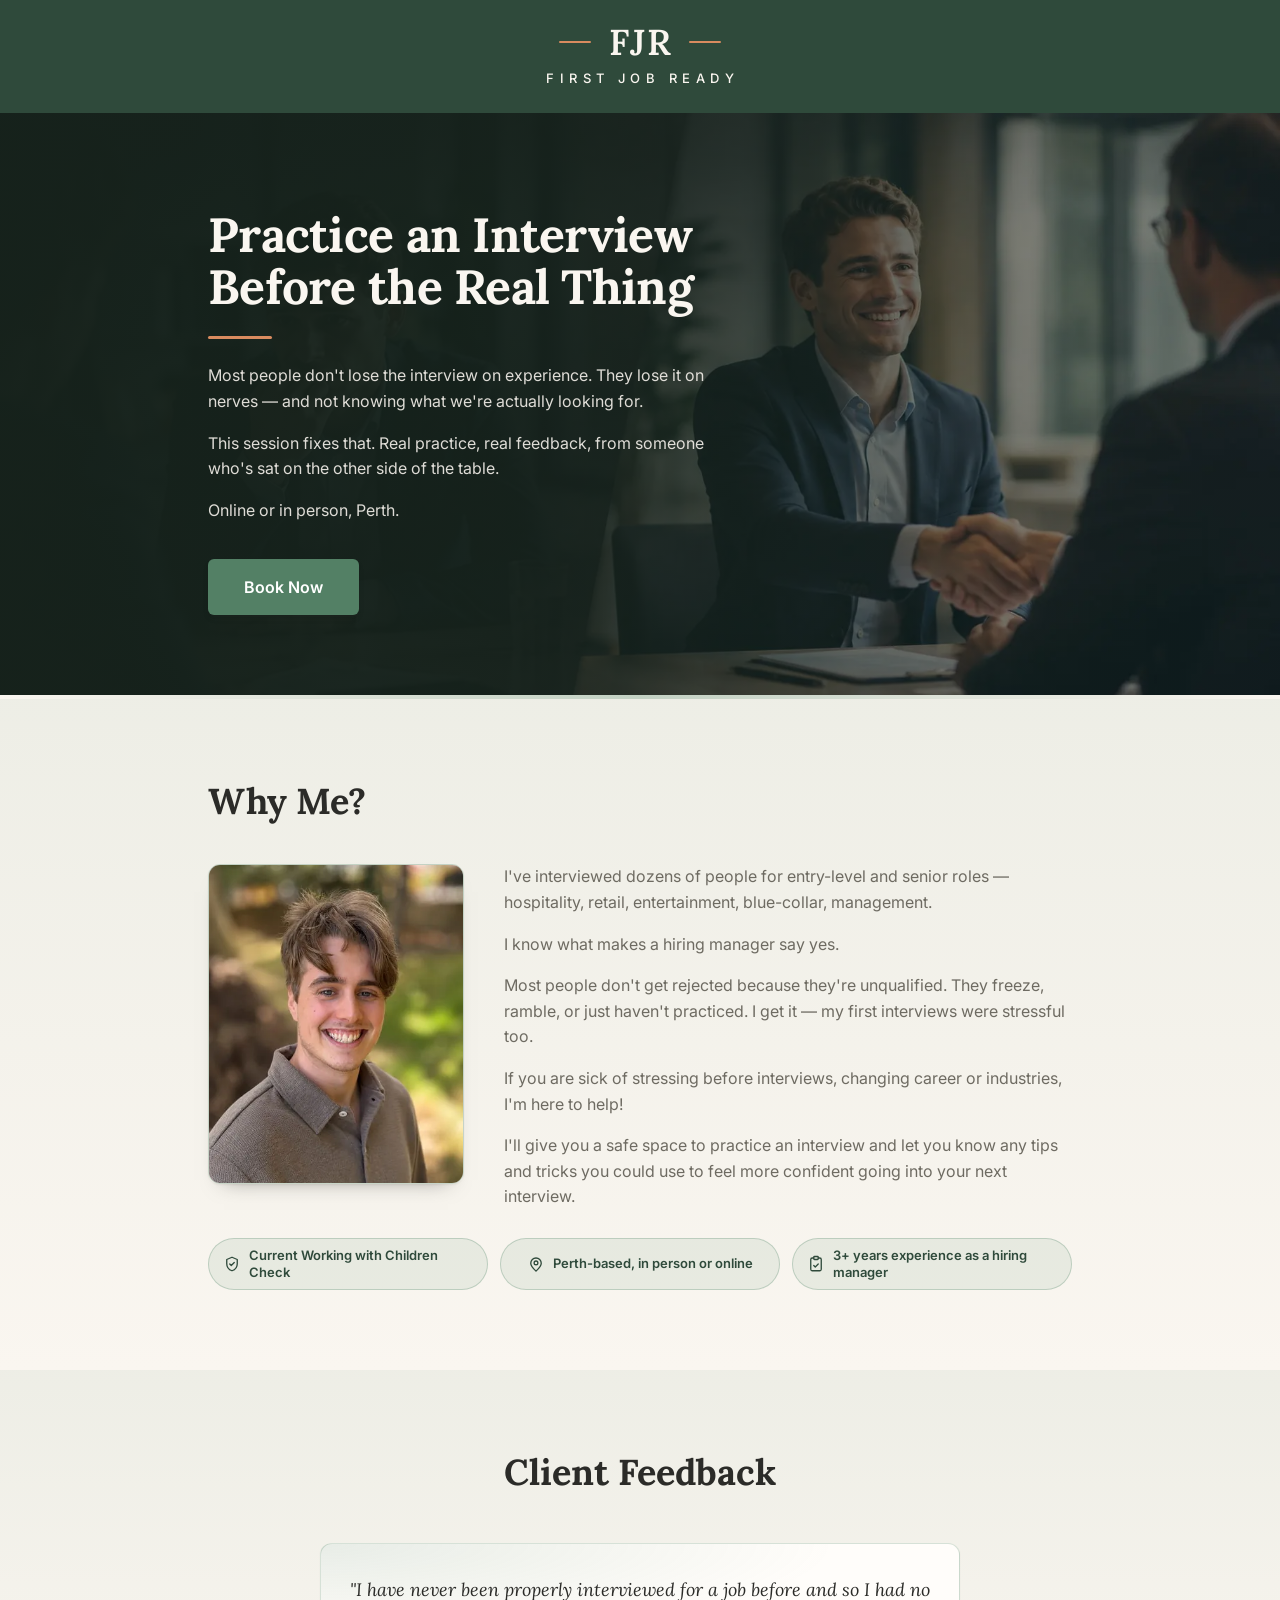
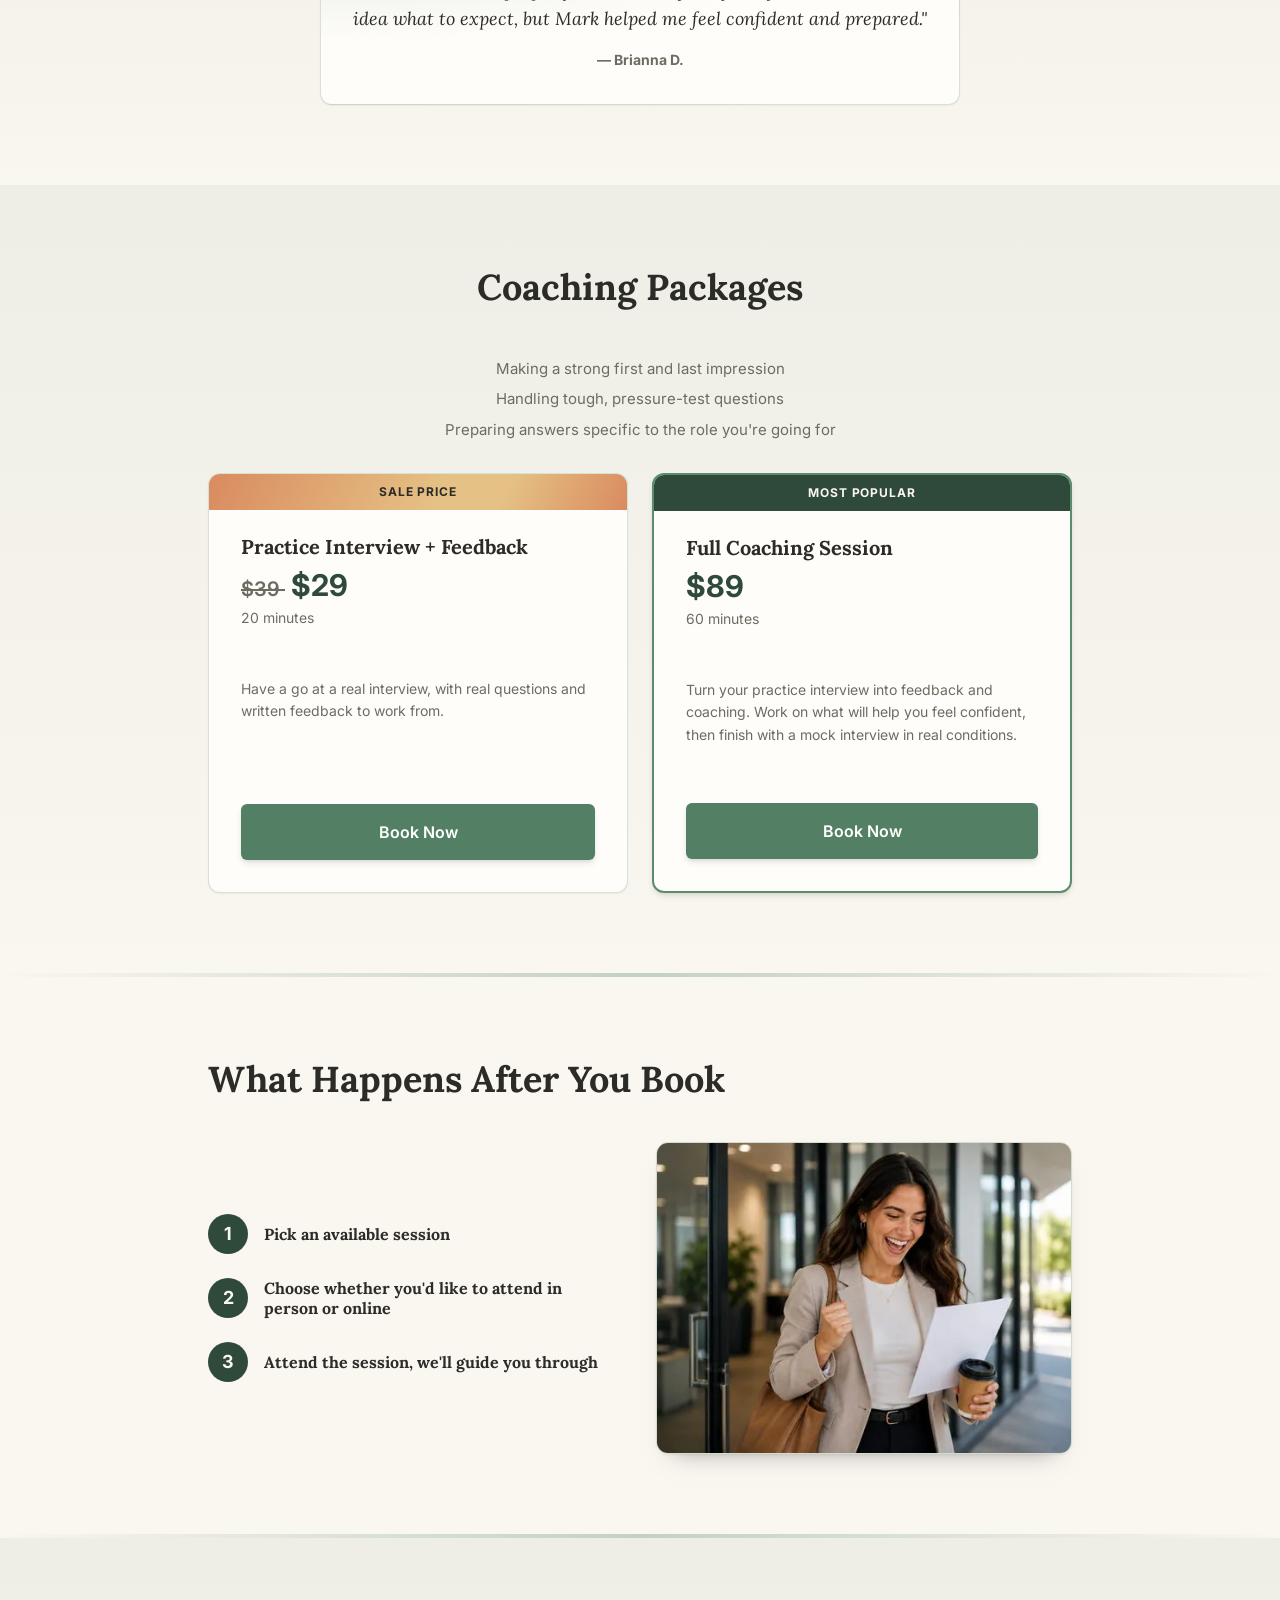
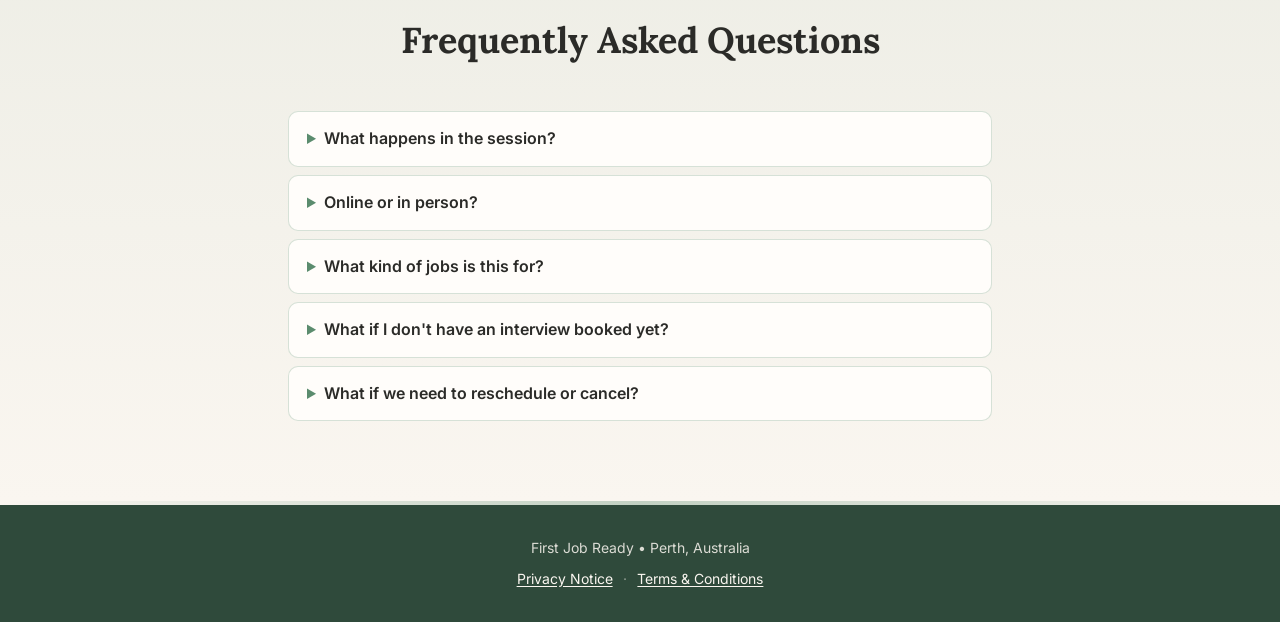
==== index.html @ 762479b5 "Add the first client testimonial "Client Feedback" sits between "Why Me?" and the prices: the coach'" ====
<!doctype html>
<html lang="en">
  <head>
    <meta charset="UTF-8" />
    <meta name="viewport" content="width=device-width, initial-scale=1.0" />

    <title>First Job Interview Coaching - Perth</title>
    <meta
      name="description"
      content="A real mock interview, run by someone who's hired people for their first job. Online or in person, Perth." />

    <link rel="canonical" href="https://fjready.github.io/FJR-Landing-Page/" />
    <link rel="icon" href="images/favicon.svg" type="image/svg+xml" />

    <meta property="og:type" content="website" />
    <meta property="og:url" content="https://fjready.github.io/FJR-Landing-Page/" />
    <meta property="og:title" content="First Job Interview Coaching - Perth" />
    <meta name="twitter:card" content="summary_large_image" />
    <meta name="twitter:title" content="First Job Interview Coaching - Perth" />

    <link rel="preconnect" href="https://fonts.googleapis.com" />
    <link rel="preconnect" href="https://fonts.gstatic.com" crossorigin />
    <!-- Only the weights the stylesheet actually uses: Lora at 600 (the
         monogram) and 700 (headings, topic numerals); Inter at 400-700. Asking
         for ranges rather than a list lets Google serve one variable file per
         family instead of one file per weight. -->
    <link
      href="https://fonts.googleapis.com/css2?family=Lora:wght@600..700&family=Inter:wght@400..700&display=swap"
      rel="stylesheet" />

    <link rel="stylesheet" href="css/style.css" />

    <!-- Microsoft Clarity — heatmaps and session recordings.
         Loads asynchronously, so it never holds up the page render. Placed
         last in <head> so the browser finds the stylesheet first. -->
    <script type="text/javascript">
      (function (c, l, a, r, i, t, y) {
        c[a] =
          c[a] ||
          function () {
            (c[a].q = c[a].q || []).push(arguments);
          };
        t = l.createElement(r);
        t.async = 1;
        t.src = "https://www.clarity.ms/tag/" + i;
        y = l.getElementsByTagName(r)[0];
        y.parentNode.insertBefore(t, y);
      })(window, document, "clarity", "script", "y2r8wl01qz");
    </script>

    <!-- Meta Pixel Code -->
    <script>
      !(function (f, b, e, v, n, t, s) {
        if (f.fbq) return;
        n = f.fbq = function () {
          n.callMethod
            ? n.callMethod.apply(n, arguments)
            : n.queue.push(arguments);
        };
        if (!f._fbq) f._fbq = n;
        n.push = n;
        n.loaded = !0;
        n.version = "2.0";
        n.queue = [];
        t = b.createElement(e);
        t.async = !0;
        t.src = v;
        s = b.getElementsByTagName(e)[0];
        s.parentNode.insertBefore(t, s);
      })(
        window,
        document,
        "script",
        "https://connect.facebook.net/en_US/fbevents.js"
      );
      fbq("init", "1285489833562062");
      fbq("track", "PageView");
    </script>
    <noscript>
      <img
        height="1"
        width="1"
        style="display: none"
        src="https://www.facebook.com/tr?id=1285489833562062&ev=PageView&noscript=1" />
    </noscript>
    <!-- End Meta Pixel Code -->
  </head>
  <body>
    <!-- In-app browser escape hatch ------------------------------------------
      Hidden by default and unhidden by the script at the end of this file, for
      visitors inside the Facebook or Instagram in-app browser only. Buttons can
      silently fail there, which is invisible to us and looks like a broken site
      to them.
    -->
    <div id="iab-banner" class="iab-banner" role="status" hidden>
      <p>
        Having trouble tapping a button? Tap
        <strong>⋯</strong> or <strong>⋮</strong> in the top corner of this
        screen and choose <strong>"Open in Browser"</strong> for the best
        experience.
      </p>
      <button type="button" id="iab-banner-close" aria-label="Dismiss">
        &times;
      </button>
    </div>

    <!-- Masthead -------------------------------------------------------------
      The logo is live text rather than an image, so it stays crisp at any
      size, is selectable and readable by screen readers, and the flanking
      rules space themselves off the monogram regardless of which font has
      loaded. Reversed (cream-on-forest) colourway lives in css/style.css.
    -->
    <header class="banner">
      <div class="logo">
        <div class="logo__lockup">
          <span class="logo__rule" aria-hidden="true"></span>
          <span class="logo__mark">FJR</span>
          <span class="logo__rule" aria-hidden="true"></span>
        </div>
        <div class="logo__word">First Job Ready</div>
      </div>
    </header>

    <!-- Hero -----------------------------------------------------------------
      The photograph sits behind a dark scrim weighted to the left, where the
      copy sits, lifting toward the handshake on the right. The section also
      paints that scrim as a solid background-color, which means a missing or
      slow image leaves a deliberate dark band rather than a broken hero.
      alt="" because the copy carries the message — this is a backdrop.
    -->
    <section class="hero">
      <img
        class="hero__media"
        src="images/hero-before-after.webp"
        srcset="
          images/hero-before-after-960.webp  960w,
          images/hero-before-after.webp     1823w
        "
        sizes="100vw"
        width="1823"
        height="863"
        alt=""
        aria-hidden="true"
        fetchpriority="high"
        decoding="async" />
      <div class="container">
        <h1 class="hero__title">Practice an Interview Before the Real Thing</h1>
        <div class="hero__body">
          <p>
            Most people don't lose the interview on experience. They lose it on
            nerves — and not knowing what we're actually looking for.
          </p>
          <p>
            This session fixes that. Real practice, real feedback, from someone
            who's sat on the other side of the table.
          </p>
          <p>Online or in person, Perth.</p>
        </div>

        <!-- Jumps down the page rather than opening Calendly: the visitor
             picks a package first. Same-tab, same-page anchor, so no target. -->
        <p class="hero__actions">
          <a class="button button--inline" href="#pricing">Book Now</a>
        </p>
      </div>
    </section>

    <div class="rule" role="presentation"></div>

    <!-- Why me? -------------------------------------------------------
      The photograph sits beside the copy rather than anywhere else on the page:
      this is the only section written in the first person, so it is the one
      place a face answers a question the reader is actually asking — who is
      "I"? The three trust markers stay full width beneath both columns, so the
      badge row still reads as one line.
    -->
    <section class="section section--tinted" id="why-me">
      <div class="container">
        <h2 class="section__title section__title--tight">Why Me?</h2>

        <div class="coach">
          <img
            class="coach__photo"
            src="images/coach.webp"
            srcset="images/coach-400.webp 400w, images/coach.webp 800w"
            sizes="(min-width: 768px) 16rem, 8rem"
            width="800"
            height="1000"
            alt="Your coach at First Job Ready"
            loading="lazy"
            decoding="async" />

          <div class="copy">
            <p>
              I've interviewed dozens of people for entry-level and senior roles
              — hospitality, retail, entertainment, blue-collar, management.
            </p>
            <p>I know what makes a hiring manager say yes.</p>
            <p>
              Most people don't get rejected because they're unqualified. They
              freeze, ramble, or just haven't practiced. I get it — my first
              interviews were stressful too.
            </p>
            <p>
              If you are sick of stressing before interviews, changing career or
              industries, I'm here to help!
            </p>
            <p>
              I'll give you a safe space to practice an interview and let you
              know any tips and tricks you could use to feel more confident
              going into your next interview.
            </p>
          </div>
        </div>

        <ul class="trust">
          <li class="trust__item">
            <svg
              class="trust__icon"
              viewBox="0 0 24 24"
              fill="none"
              stroke="currentColor"
              stroke-width="1.75"
              stroke-linecap="round"
              stroke-linejoin="round"
              aria-hidden="true">
              <path d="M12 3l7 3v5.5c0 4.5-3 8-7 9.5-4-1.5-7-5-7-9.5V6l7-3z" />
              <path d="M9 12l2 2 4-4" />
            </svg>
            <span>Current Working with Children Check</span>
          </li>
          <li class="trust__item">
            <svg
              class="trust__icon"
              viewBox="0 0 24 24"
              fill="none"
              stroke="currentColor"
              stroke-width="1.75"
              stroke-linecap="round"
              stroke-linejoin="round"
              aria-hidden="true">
              <path d="M12 21.5c4.5-4.2 7-7.6 7-10.5a7 7 0 1 0-14 0c0 2.9 2.5 6.3 7 10.5z" />
              <circle cx="12" cy="10.5" r="2.5" />
            </svg>
            <span>Perth-based, in person or online</span>
          </li>
          <li class="trust__item">
            <svg
              class="trust__icon"
              viewBox="0 0 24 24"
              fill="none"
              stroke="currentColor"
              stroke-width="1.75"
              stroke-linecap="round"
              stroke-linejoin="round"
              aria-hidden="true">
              <path
                d="M9 4H7a2 2 0 0 0-2 2v13a2 2 0 0 0 2 2h10a2 2 0 0 0 2-2V6a2 2 0 0 0-2-2h-2" />
              <rect x="9" y="2" width="6" height="4" rx="1" />
              <path d="M9 14l2 2 4-4" />
            </svg>
            <span>3+ years experience as a hiring manager</span>
          </li>
        </ul>
      </div>
    </section>

    <!-- Testimonial ----------------------------------------------------------
      Between "Why Me?" and the prices on purpose: the coach's own account of
      themselves, then a client's, then the ask. No rule on either side — all
      three sections are tinted and run together.

      "Client Feedback" rather than "Testimonials" while there is only one, so
      the heading does not imply more social proof than there is.
    -->
    <section class="section section--tinted" id="testimonial">
      <div class="container">
        <h2 class="section__title section__title--center">Client Feedback</h2>

        <blockquote class="testimonial">
          <p class="testimonial__quote">
            "I have never been properly interviewed for a job before and so I
            had no idea what to expect, but Mark helped me feel confident and
            prepared."
          </p>
          <footer class="testimonial__attribution">— Brianna D.</footer>
        </blockquote>
      </div>
    </section>

    <!-- Pricing -->
    <section class="section section--tinted" id="pricing">
      <div class="container">
        <h2 class="section__title section__title--center">Coaching Packages</h2>

        <!-- What the sessions cover, condensed from the section this replaced,
             so the value sits beside the price rather than a screen above it. -->
        <ul class="coach-topics">
          <li>Making a strong first and last impression</li>
          <li>Handling tough, pressure-test questions</li>
          <li>Preparing answers specific to the role you're going for</li>
        </ul>

        <div class="packages">
          <div class="package">
            <div class="package__banner package__banner--sale">Sale Price</div>
            <div class="package__head">
              <h3 class="package__name">Practice Interview + Feedback</h3>
              <p class="package__price">
                <s class="package__price-was">
                  <span class="visually-hidden">Was </span>$39
                </s>
                <span class="visually-hidden">now </span>$29
              </p>
              <p class="package__duration">20 minutes</p>
              <!-- When an end date is set for the sale, uncomment and edit:
              <p class="package__sale-note">Sale ends 30 September</p>
              -->
            </div>
            <p class="package__body">
              Have a go at a real interview, with real questions and written
              feedback to work from.
            </p>
            <a
              class="button"
              href="https://calendly.com/firstjobready/20min"
              target="_blank"
              rel="noopener noreferrer"
              aria-label="Book the Practice Interview and Feedback session"
              onclick="if(window.fbq){fbq('track','Lead',{content_name:'20min_practice_session'});}">
              Book Now
            </a>
          </div>

          <div class="package package--featured">
            <div class="package__banner">Most Popular</div>
            <div class="package__head">
              <h3 class="package__name">Full Coaching Session</h3>
              <p class="package__price">$89</p>
              <p class="package__duration">60 minutes</p>
            </div>
            <p class="package__body">
              Turn your practice interview into feedback and coaching. Work on
              what will help you feel confident, then finish with a mock
              interview in real conditions.
            </p>
            <a
              class="button"
              href="https://calendly.com/firstjobready/60-minute-mock-interview-coaching-session"
              target="_blank"
              rel="noopener noreferrer"
              aria-label="Book the Full Coaching Session"
              onclick="if(window.fbq){fbq('track','Lead',{content_name:'60min_full_session'});}">
              Book Now
            </a>
          </div>
        </div>
      </div>
    </section>

    <div class="rule" role="presentation"></div>

    <!-- After booking ---------------------------------------------------------
      Steps on one side, the outcome on the other. The photograph is what the
      steps are for, so it sits beside them rather than above or below, where it
      would read as decoration between two sections.
    -->
    <section class="section">
      <div class="container">
        <h2 class="section__title section__title--tight">
          What Happens After You Book
        </h2>

        <div class="after">
          <ol class="steps">
            <li class="step">
              <span class="step__marker" aria-hidden="true">1</span>
              <h3 class="step__title">Pick an available session</h3>
            </li>
            <li class="step">
              <span class="step__marker" aria-hidden="true">2</span>
              <h3 class="step__title">
                Choose whether you'd like to attend in person or online
              </h3>
            </li>
            <li class="step">
              <span class="step__marker" aria-hidden="true">3</span>
              <h3 class="step__title">
                Attend the session, we'll guide you through
              </h3>
            </li>
          </ol>

          <img
            class="after__photo"
            src="images/outcome.webp"
            srcset="images/outcome-480.webp 480w, images/outcome.webp 880w"
            sizes="(min-width: 768px) 26rem, 100vw"
            width="880"
            height="660"
            alt="A woman reading a job offer letter outside an office, delighted."
            loading="lazy"
            decoding="async" />
        </div>
      </div>
    </section>

    <div class="rule" role="presentation"></div>

    <!-- FAQ ------------------------------------------------------------------
      One flat list, no group headings. Ordered so the questions about what the
      session actually is land before the logistics.
    -->
    <section class="section section--tinted" id="faq">
      <div class="container">
        <h2 class="section__title section__title--center">
          Frequently Asked Questions
        </h2>

        <div class="faq">
          <details class="faq__item">
            <summary>What happens in the session?</summary>
            <p>
              For the 60-minute session: a mock interview, coaching on what to
              improve, then a second mock interview so you can see the
              difference. The 20-minute session is a single practice interview
              with written feedback.
            </p>
          </details>

          <details class="faq__item">
            <summary>Online or in person?</summary>
            <p>
              Both. Online sessions run by video; in-person sessions are held at
              a coworking space in Perth.
            </p>
          </details>

          <details class="faq__item">
            <summary>What kind of jobs is this for?</summary>
            <p>
              Whether it's your first job, a career change, or getting back into
              the workforce — if you have an interview coming up, or you're
              getting ready to start applying, this is for you.
            </p>
          </details>

          <details class="faq__item">
            <summary>What if I don't have an interview booked yet?</summary>
            <p>
              That's fine — this works just as well as general preparation
              before applying as it does before a specific interview.
            </p>
          </details>

          <details class="faq__item">
            <summary>What if we need to reschedule or cancel?</summary>
            <p>
              At least 6 hours' notice to reschedule. One free reschedule is
              allowed for a missed session without notice; a second no-show
              forfeits the session.
            </p>
          </details>
        </div>
      </div>
    </section>

    <div class="rule" role="presentation"></div>

    <footer class="footer">
      <div class="container">
        <p>First Job Ready • Perth, Australia</p>
        <p class="footer__links">
          <a href="privacy.html">Privacy Notice</a>
          <span class="footer__sep" aria-hidden="true">·</span>
          <a href="terms.html">Terms &amp; Conditions</a>
        </p>
      </div>
    </footer>

    <!-- Detection for the banner at the top of this file. A single regex over
         the user agent — no dependency, in keeping with the rest of the site.
         Newer versions of these in-app browsers sometimes drop the identifying
         tokens, so a few affected visitors will not see it. -->
    <script>
      (function () {
        var ua = navigator.userAgent || "";
        var isInAppBrowser = /FBAN|FBAV|FB_IAB|Instagram/i.test(ua);
        if (!isInAppBrowser) return;

        var banner = document.getElementById("iab-banner");
        if (!banner) return;

        banner.hidden = false;

        var closeBtn = document.getElementById("iab-banner-close");
        if (closeBtn) {
          closeBtn.addEventListener("click", function () {
            banner.hidden = true;
          });
        }
      })();
    </script>
  </body>
</html>
---- css/style.css ----
/* ==========================================================================
   First Job Ready — landing page
   --------------------------------------------------------------------------
   Palette and type follow the First Job Ready brand guide.

   Pairing rule from the guide: serif (Lora) for headlines and section titles
   only; sans-serif (Inter) for all body copy, buttons and UI text.
   ========================================================================== */

:root {
  /* Type */
  --font-display: "Lora", Georgia, "Times New Roman", serif;
  --font-body: "Inter", -apple-system, BlinkMacSystemFont, "Segoe UI", Roboto,
    Helvetica, Arial, sans-serif;

  /* Brand palette — space-separated RGB so alpha variants can be mixed in */
  --primary: 91 140 110; /* Sage Green      #5B8C6E */
  --forest: 47 74 59; /* Deep Forest     #2F4A3B */
  --accent: 217 139 95; /* Warm Terracotta #D98B5F */
  --accent-gold: 229 193 133; /* Champagne       #E5C185 — highlight stop that
                                 lifts the terracotta toward gold on the
                                 "Most Popular" badge. Not a standalone
                                 brand colour; only used in that gradient. */
  --background: 250 246 240; /* Warm Cream      #FAF6F0 */
  --foreground: 43 43 40; /* Charcoal Text   #2B2B28 */

  /* Deep Forest taken down far enough to carry cream type over a photograph.
     Used for the hero scrim and as the hero's fallback background. */
  --hero-scrim: 22 34 27; /* #16221B */

  /* Derived */
  --surface: 255 253 250; /* card face — a shade above the cream page */
  --muted-foreground: 110 107 98; /* warm grey, 4.9:1 on cream */
  --on-primary: 255 255 255;
  --on-forest: 250 246 240;

  /* Button faces only ---------------------------------------------------
     One step darker than the brand sage: #538065, an 18% shift toward Deep
     Forest. White label text on brand sage measures 3.87:1, under the WCAG
     AA minimum of 4.5:1 for text at this size; this clears it at 4.52:1.
     Sage itself is untouched everywhere else on the page.
     To go back to the brand sage exactly, set this to var(--primary).
     -------------------------------------------------------------------- */
  --button-face: 83 128 101; /* #538065 */

  /* Layout */
  --container: 56rem; /* max-w-4xl */
  --gutter: 1rem; /* px-4 */
}

/* ==========================================================================
   Reset
   ========================================================================== */

*,
*::before,
*::after {
  box-sizing: border-box;
}

body,
h1,
h2,
h3,
p,
ol {
  margin: 0;
}

ol {
  padding: 0;
  list-style: none;
}

img {
  display: block;
  max-width: 100%;
}

/* ==========================================================================
   Base
   ========================================================================== */

body {
  font-family: var(--font-body);
  color: rgb(var(--foreground));
  background: rgb(var(--background));
  line-height: 1.6;
  -webkit-font-smoothing: antialiased;
  -moz-osx-font-smoothing: grayscale;
}

/* The hero CTA is an in-page jump to the pricing cards, and gliding there keeps
   the visitor oriented. Opt-in rather than opt-out, so anyone who has asked for
   less motion simply never gets it. */
@media (prefers-reduced-motion: no-preference) {
  html {
    scroll-behavior: smooth;
  }
}

/* Serif is reserved for headlines and section titles. */
h1,
h2,
h3 {
  font-family: var(--font-display);
  font-weight: 700;
  line-height: 1.25;
}

.container {
  max-width: var(--container);
  margin-inline: auto;
  padding-inline: var(--gutter);
}

/* Available to screen readers, invisible on screen. Used to give struck-through
   and replacement prices spoken labels, since line-through is not announced. */
.visually-hidden {
  position: absolute;
  width: 1px;
  height: 1px;
  margin: -1px;
  padding: 0;
  overflow: hidden;
  clip-path: inset(50%);
  white-space: nowrap;
  border: 0;
}

/* Hairline divider between sections */
.rule {
  height: 0.25rem;
  background: linear-gradient(
    to right,
    transparent,
    rgb(var(--primary) / 0.35),
    transparent
  );
}

/* ==========================================================================
   Banner
   ========================================================================== */

.banner {
  width: 100%;
  padding-block: 1.5rem;
  background: rgb(var(--forest));
  box-shadow: 0 4px 6px -1px rgb(43 43 40 / 0.12),
    0 2px 4px -2px rgb(43 43 40 / 0.12);
}

/* ==========================================================================
   Logo
   --------------------------------------------------------------------------
   Reversed colourway: cream type on the Deep Forest masthead, terracotta
   rules. For the primary colourway on a light background, set .logo__mark and
   .logo__word to rgb(var(--forest)).
   ========================================================================== */

.logo {
  text-align: center;
  color: rgb(var(--on-forest));
}

.logo__lockup {
  display: flex;
  align-items: center;
  justify-content: center;
  gap: clamp(0.7rem, 3vw, 1.1rem);
}

.logo__rule {
  flex: none;
  width: clamp(1.25rem, 5vw, 2rem);
  height: 2px;
  border-radius: 2px;
  background: rgb(var(--accent));
}

.logo__mark {
  font-family: var(--font-display);
  font-size: clamp(1.75rem, 6vw, 2.25rem);
  font-weight: 600;
  line-height: 1;
  letter-spacing: 0.06em;
  /* letter-spacing adds a trailing gap; pull it back so the mark sits centred
     between the two rules */
  margin-right: -0.06em;
}

/* Anchored variant used on subpages, where the lockup links home. */
.logo--link {
  display: block;
  text-decoration: none;
}

.logo__word {
  /* block so the margin applies whether this is a div or a span */
  display: block;
  margin-top: 0.5rem;
  font-family: var(--font-body);
  font-size: clamp(0.625rem, 2.4vw, 0.8125rem);
  font-weight: 500;
  letter-spacing: 0.42em;
  text-transform: uppercase;
  /* same trailing-gap correction, applied to the whole line */
  text-indent: 0.42em;
}

/* ==========================================================================
   Hero
   ========================================================================== */

/* Photographic hero. isolation creates a stacking context so the media and the
   scrim can sit on negative z-indexes — behind the copy, but still inside the
   section rather than behind the page.

   background-color is the scrim colour, so if the photograph is missing, slow,
   or fails to decode, the hero degrades to a solid dark band with the same
   cream type on it. It reads as a design choice rather than a fault. */
.hero {
  position: relative;
  isolation: isolate;
  overflow: hidden;
  padding-block: 4rem 3.5rem;
  background-color: rgb(var(--hero-scrim));
}

.hero__media {
  position: absolute;
  inset: 0;
  z-index: -2;
  width: 100%;
  height: 100%;
  object-fit: cover;
  /* Favours the right of the frame, where the handshake is. The anxious half
     crops away first on narrow screens, which is the half worth losing. */
  object-position: 64% center;
}

/* Base scrim is near-uniform and heavy: on narrow screens the crop is
   unpredictable, so legibility cannot depend on which part of the photo lands
   behind the text. */
.hero::after {
  content: "";
  position: absolute;
  inset: 0;
  z-index: -1;
  background: linear-gradient(
    180deg,
    rgb(var(--hero-scrim) / 0.85),
    rgb(var(--hero-scrim) / 0.77)
  );
}

/* The one piece of type on the page that is allowed to shout: it scales with
   the viewport rather than stepping at the breakpoint, sets tighter than the
   section headings, and closes with a short terracotta rule — the masthead
   lockup's accent, and the only other place on the page that colour appears
   besides the "Most Popular" badge. */
.hero__title {
  margin-bottom: 1.5rem;
  font-size: clamp(2rem, 4.4vw, 3rem);
  line-height: 1.08;
  letter-spacing: -0.015em;
  color: rgb(var(--on-forest));
  /* Short enough to run two lines, so even them up. */
  text-wrap: balance;
}

.hero__title::after {
  content: "";
  display: block;
  width: 4rem;
  height: 3px;
  margin: 1.5rem 0 0;
  border-radius: 2px;
  background: rgb(var(--accent));
}

/* Body copy set in a column at a readable measure. Shared by the hero and any
   section that runs prose rather than a list or cards. */
.hero__body,
.copy {
  display: flex;
  flex-direction: column;
  gap: 1rem;
  max-width: 42rem;
  color: rgb(var(--muted-foreground));
}

/* Overrides the shared colour above — the hero sits on the dark scrim. Kept
   slightly under full cream so the headline still leads. */
.hero__body {
  color: rgb(var(--on-forest) / 0.88);
}

/* Ranged left under the copy, inside the heavy end of the desktop scrim. */
.hero__actions {
  margin-top: 2.25rem;
}

/* ==========================================================================
   Sections
   ========================================================================== */

.section {
  padding-block: 4rem;
  /* Breathing room when the hero CTA jumps to #pricing. */
  scroll-margin-top: 1.5rem;
}

.section--tinted {
  background: linear-gradient(
    to bottom,
    rgb(var(--primary) / 0.08),
    rgb(var(--background))
  );
}

/* One size step for every section heading. The hero headline used to share it;
   it now scales on its own so it can lead the page. */
.section__title {
  font-size: 1.875rem;
}

.section__title {
  margin-bottom: 3rem;
}

.section__title--center {
  text-align: center;
}

.section__title--tight {
  margin-bottom: 2.5rem;
}

/* ==========================================================================
   Coach portrait
   --------------------------------------------------------------------------
   Stacked on a phone, where the photo is small enough to read as a byline and
   the copy still starts near the top of the screen; two columns from 768px,
   where it can sit at a size that carries a face.
   ========================================================================== */

.coach {
  display: grid;
  gap: 1.5rem;
  justify-items: start;
}

/* The 4:5 ratio is baked into the file itself, so width alone sizes it and
   the intrinsic width/height attributes still reserve the right box. */
.coach__photo {
  width: 8rem;
  height: auto;
  border-radius: 0.75rem;
  border: 1px solid rgb(var(--primary) / 0.3);
  box-shadow: 0 1px 2px 0 rgb(43 43 40 / 0.06),
    0 12px 20px -16px rgb(43 43 40 / 0.5);
}

@media (min-width: 768px) {
  .coach {
    grid-template-columns: 16rem 1fr;
    gap: 2.5rem;
    align-items: start;
  }

  .coach__photo {
    width: 100%;
  }
}

/* ==========================================================================
   Trust badges — three scannable markers under the "Why Me?" copy
   --------------------------------------------------------------------------
   A wrapping flex row, so they sit side by side on a desktop and stack down
   naturally on a phone without a breakpoint.
   ========================================================================== */

.trust {
  list-style: none;
  margin: 1.75rem 0 0;
  padding: 0;
  display: flex;
  flex-wrap: wrap;
  gap: 0.75rem;
}

/* Three equal columns rather than three intrinsic widths. The badges sum to
   within a few pixels of the container, so whether they fit on one line would
   otherwise depend on the exact metrics of whichever font has loaded — and a
   single orphaned badge on a second row is the one outcome worth ruling out. */
@media (min-width: 768px) {
  .trust {
    display: grid;
    grid-template-columns: repeat(3, minmax(0, 1fr));
  }

  .trust__item {
    justify-content: center;
  }
}

.trust__item {
  display: flex;
  align-items: center;
  gap: 0.5rem;
  padding: 0.5rem 0.875rem;
  border: 1px solid rgb(var(--primary) / 0.3);
  border-radius: 9999px;
  background: rgb(var(--primary) / 0.1);
  color: rgb(var(--forest));
  font-size: 0.8125rem;
  font-weight: 600;
  line-height: 1.3;
}

.trust__icon {
  flex: none;
  width: 1.125rem;
  height: 1.125rem;
}

/* ==========================================================================
   Pricing
   ========================================================================== */

.packages {
  display: grid;
  grid-template-columns: 1fr;
  gap: 1.5rem;
}

.package {
  position: relative;
  display: flex;
  flex-direction: column;
  gap: 1.5rem;
  padding: 2rem;
  border-radius: 0.75rem;
  /* Mitres the full-bleed banner to the card's rounded top corners. */
  overflow: hidden;
  border: 1px solid rgb(var(--primary) / 0.25);
  background: rgb(var(--surface));
  box-shadow: 0 1px 2px 0 rgb(43 43 40 / 0.06);
  transition: box-shadow 300ms, border-color 300ms, transform 300ms;
}

/* Same (hover: hover) guard as the topic cards, for the same reason. */
@media (hover: hover) {
  .package:hover {
    border-color: rgb(var(--primary));
    box-shadow: 0 12px 20px -6px rgb(43 43 40 / 0.16),
      0 4px 8px -4px rgb(43 43 40 / 0.12);
    transform: translateY(-0.25rem);
  }
}

.package--featured {
  border: 2px solid rgb(var(--primary));
  box-shadow: 0 4px 6px -1px rgb(43 43 40 / 0.1),
    0 2px 4px -2px rgb(43 43 40 / 0.1);
}

@media (hover: hover) {
  .package--featured:hover {
    border-color: rgb(var(--primary));
    box-shadow: 0 20px 25px -5px rgb(43 43 40 / 0.12),
      0 8px 10px -6px rgb(43 43 40 / 0.12);
  }
}

/* A banner across the head of the card. Negative margins pull it out to the
   padding edge; the card's own overflow: hidden mitres it to the rounded top
   corners, so it needs no radius of its own and nothing to maintain if the
   card's radius or border width changes.

   The two are coloured apart so they read as different kinds of label rather
   than competing for the same attention: Deep Forest with cream type (9.02:1)
   is the default, and the sale takes the terracotta sweep into champagne —
   terracotta's only use here, and the brighter of the two treatments, on the
   card the page is discounting. */
.package__banner {
  margin: -2rem -2rem 0;
  padding: 0.6rem 1rem;
  background: rgb(var(--forest));
  color: rgb(var(--on-forest));
  font-size: 0.75rem;
  font-weight: 700;
  line-height: 1.4;
  letter-spacing: 0.08em;
  text-transform: uppercase;
  text-align: center;
}

/* Charcoal on the sweep, 5.28:1 at its darkest stops. White would fall to
   1.71:1 over the champagne, which is why the label is not cream here. */
.package__banner--sale {
  background: linear-gradient(
    115deg,
    rgb(var(--accent)) 0%,
    rgb(var(--accent-gold)) 55%,
    rgb(var(--accent-gold)) 70%,
    rgb(var(--accent)) 100%
  );
  color: rgb(var(--foreground));
}

.package__head {
  margin-bottom: 1.5rem;
}

.package__name {
  font-size: 1.25rem;
  margin-bottom: 0.5rem;
}

/* Sans-serif: the price is UI text, not a headline. */
.package__price {
  font-size: 1.875rem;
  font-weight: 700;
  line-height: 1.2;
  color: rgb(var(--forest));
  margin-bottom: 0.25rem;
}

/* Superseded price. <s> already carries the line-through; this only sets the
   subordinate size and weight so the live price stays dominant. The spoken
   "Was" / "now" labels live in the markup, because line-through is not
   announced by screen readers. */
.package__price-was {
  margin-right: 0.4rem;
  font-size: 1.25rem;
  font-weight: 600;
  color: rgb(var(--muted-foreground));
}

.package__duration {
  font-size: 0.875rem;
  color: rgb(var(--muted-foreground));
}

/* Optional line for a sale end date — commented out in the markup until a
   date exists, so adding one is a text edit rather than a rebuild. */
.package__sale-note {
  margin-top: 0.35rem;
  font-size: 0.75rem;
  font-weight: 700;
  letter-spacing: 0.04em;
  text-transform: uppercase;
  color: rgb(var(--forest));
}

.package__body {
  font-size: 0.875rem;
  line-height: 1.625;
  color: rgb(var(--muted-foreground));
  margin-bottom: 2rem;
}

/* ==========================================================================
   Button
   --------------------------------------------------------------------------
   The CTAs are anchors — they navigate to Calendly — styled as buttons.
   ========================================================================== */

.button {
  display: inline-flex;
  align-items: center;
  justify-content: center;
  width: 100%;
  padding: 1.25rem 1.5rem;
  border: none;
  border-radius: 0.375rem;
  background: rgb(var(--button-face));
  color: rgb(var(--on-primary));
  font-family: var(--font-body);
  font-size: 1rem;
  font-weight: 600;
  line-height: 1;
  white-space: nowrap;
  text-align: center;
  text-decoration: none;
  cursor: pointer;
  box-shadow: 0 4px 6px -1px rgb(43 43 40 / 0.12),
    0 2px 4px -2px rgb(43 43 40 / 0.12);
  transition: background-color 200ms, box-shadow 200ms;
}

/* Pin the CTA to the bottom of its card so the buttons line up across
   packages whatever length the descriptions run to. */
.package .button {
  margin-top: auto;
}

/* Sized to its label instead of its container. The pricing buttons fill their
   cards, but a full-width button in the hero would run the whole page. */
.button--inline {
  width: auto;
  padding-inline: 2.25rem;
}

.button:hover,
.button:focus-visible {
  background: rgb(var(--forest));
  box-shadow: 0 10px 15px -3px rgb(43 43 40 / 0.15),
    0 4px 6px -4px rgb(43 43 40 / 0.15);
}

.button:focus-visible {
  outline: 3px solid rgb(var(--forest));
  outline-offset: 2px;
}

/* ==========================================================================
   Steps
   ========================================================================== */

/* Steps beside the photograph from 768px, stacked below it on a phone. The
   steps column is given the larger share: three lines of type need the width
   more than the image does, and the image has a fixed ratio to fill. */
.after {
  display: grid;
  gap: 2rem;
  align-items: center;
}

/* Not at the usual 768px: with a 26rem image beside it the steps column would
   be about 257px there, which wraps every step onto two lines. It waits until
   there is room for both. */
@media (min-width: 960px) {
  .after {
    grid-template-columns: 1fr 26rem;
    gap: 3rem;
  }
}

.after__photo {
  width: 100%;
  height: auto;
  border-radius: 0.75rem;
  border: 1px solid rgb(var(--primary) / 0.25);
  box-shadow: 0 1px 2px 0 rgb(43 43 40 / 0.06),
    0 14px 24px -18px rgb(43 43 40 / 0.5);
}

.steps {
  display: flex;
  flex-direction: column;
  gap: 1.5rem;
}

.step {
  display: flex;
  gap: 1rem;
  align-items: center;
}

.step__marker {
  flex-shrink: 0;
  width: 2.5rem;
  height: 2.5rem;
  display: flex;
  align-items: center;
  justify-content: center;
  border-radius: 9999px;
  background: rgb(var(--forest));
  color: rgb(var(--on-forest));
  font-size: 1.125rem;
  font-weight: 700;
}

.step__title {
  font-size: 1rem;
}

/* ==========================================================================
   FAQ
   --------------------------------------------------------------------------
   Native <details> accordions — no JavaScript, keyboard-operable for free, and
   the answers stay in the HTML so they remain findable and indexable while
   collapsed.
   ========================================================================== */

.faq {
  display: flex;
  flex-direction: column;
  gap: 0.5rem;
  max-width: 44rem;
  margin-inline: auto;
}

.faq__item {
  border: 1px solid rgb(var(--primary) / 0.25);
  border-radius: 0.625rem;
  background: rgb(var(--surface));
  padding: 0.875rem 1.125rem;
}

.faq__item summary {
  cursor: pointer;
  font-weight: 600;
  color: rgb(var(--foreground));
}

.faq__item summary::marker {
  color: rgb(var(--primary));
}

.faq__item summary:focus-visible {
  outline: 2px solid rgb(var(--forest));
  outline-offset: 3px;
  border-radius: 0.25rem;
}

.faq__item[open] {
  border-color: rgb(var(--primary) / 0.45);
}

.faq__item p {
  margin-top: 0.625rem;
  font-size: 0.9375rem;
  color: rgb(var(--muted-foreground));
}

/* ==========================================================================
   Prose — long-form subpages such as the privacy notice
   ========================================================================== */

.prose {
  display: flex;
  flex-direction: column;
  gap: 1.25rem;
  /* Narrower than the container: long-form text needs a shorter measure than
     the landing page's short blocks. */
  max-width: 44rem;
}

.prose p,
.prose li {
  color: rgb(var(--muted-foreground));
}

.prose h2 {
  margin-top: 1rem;
  font-size: 1.25rem;
  color: rgb(var(--foreground));
}

.prose ul {
  margin: 0;
  padding-left: 1.25rem;
  display: flex;
  flex-direction: column;
  gap: 0.5rem;
}

.prose strong {
  color: rgb(var(--foreground));
  font-weight: 600;
}

.prose a {
  color: rgb(var(--forest));
  text-underline-offset: 0.15em;
}

.prose a:hover {
  text-decoration: none;
}

.prose__meta {
  font-size: 0.875rem;
}

/* ==========================================================================
   Footer
   ========================================================================== */

.footer {
  padding-block: 2rem;
  background: rgb(var(--forest));
  color: rgb(var(--on-forest) / 0.85);
  text-align: center;
  font-size: 0.875rem;
}

.footer__links {
  margin-top: 0.5rem;
}

.footer__sep {
  padding-inline: 0.4rem;
  opacity: 0.55;
}

.footer a {
  color: rgb(var(--on-forest));
  text-underline-offset: 0.15em;
}

.footer a:hover {
  text-decoration: none;
}

/* ==========================================================================
   Breakpoints
   ========================================================================== */

@media (min-width: 768px) {
  /* Taller, so the whole height of the frame fits and the copy has room to sit
     below both faces rather than across them. */
  .hero {
    padding-block: 6rem 5rem;
    min-height: 30rem;
    display: flex;
    align-items: center;
  }

  /* Wide enough to show the whole frame, so the scrim turns directional:
     heaviest over the copy on the left, lifting toward the handshake on the
     right so that half of the photograph stays legible. */
  .hero::after {
    background: linear-gradient(
      95deg,
      rgb(var(--hero-scrim) / 0.94) 0%,
      rgb(var(--hero-scrim) / 0.9) 40%,
      rgb(var(--hero-scrim) / 0.62) 66%,
      rgb(var(--hero-scrim) / 0.32) 100%
    );
  }

  .hero .container {
    width: 100%;
  }

  /* Held well inside the scrim's heavy end so the copy never drifts onto the
     bright right-hand side of the photograph. */
  .hero__title,
  .hero__body {
    max-width: 34rem;
  }

  .section {
    padding-block: 5rem;
  }

  .section__title {
    font-size: 2.25rem;
  }

  .packages {
    grid-template-columns: repeat(2, minmax(0, 1fr));
  }
}

/* ==========================================================================
   Reduced motion
   --------------------------------------------------------------------------
   The pricing cards lift on hover; honour the preference in one place.
   ========================================================================== */

@media (prefers-reduced-motion: reduce) {
  .package,
  .button {
    transition: none;
  }

  .package:hover {
    transform: none;
  }
}

/* ==========================================================================
   In-app browser escape banner
   --------------------------------------------------------------------------
   Shown only to visitors inside the Facebook/Instagram in-app browser, where
   buttons can silently fail. Detected and unhidden by the script at the foot
   of index.html.

   The [hidden] rule at the end is load-bearing: display: flex above would
   otherwise beat the browser's own [hidden] { display: none }, and the banner
   would show for everybody.
   ========================================================================== */

.iab-banner {
  display: flex;
  align-items: center;
  gap: 0.75rem;
  padding: 0.75rem 1rem;
  background: rgb(var(--accent-gold));
  color: rgb(var(--forest));
  font-size: 0.875rem;
  line-height: 1.4;
  text-align: left;
}

.iab-banner p {
  margin: 0;
  flex: 1;
}

.iab-banner button {
  flex-shrink: 0;
  border: none;
  background: transparent;
  color: rgb(var(--forest));
  font-size: 1.5rem;
  line-height: 1;
  cursor: pointer;
  padding: 0.25rem 0.5rem;
}

.iab-banner[hidden] {
  display: none;
}

/* ==========================================================================
   Condensed coaching topics
   --------------------------------------------------------------------------
   What the sessions cover, sitting directly above the prices so the value and
   the cost are read together. Replaced the three-card "What We Coach" section.
   ========================================================================== */

.coach-topics {
  list-style: none;
  margin: 0 auto 2rem;
  padding: 0;
  display: flex;
  flex-direction: column;
  gap: 0.5rem;
  max-width: 30rem;
  text-align: center;
}

.coach-topics li {
  font-size: 0.9375rem;
  color: rgb(var(--muted-foreground));
  line-height: 1.5;
}

/* ==========================================================================
   Testimonial
   --------------------------------------------------------------------------
   Single quote card for now — the sage corner wash and hairline are the same
   treatment the coaching cards used, so a second and third quote can sit
   beside this one in a grid later without a rebuild.
   ========================================================================== */

.testimonial {
  max-width: 40rem;
  margin: 0 auto;
  padding: 2rem 1.75rem;
  border: 1px solid rgb(var(--primary) / 0.25);
  border-radius: 0.75rem;
  background: radial-gradient(
      130% 100% at 0% 0%,
      rgb(var(--primary) / 0.14) 0%,
      rgb(var(--primary) / 0) 62%
    ),
    rgb(var(--surface));
  box-shadow: 0 1px 2px 0 rgb(43 43 40 / 0.06);
  text-align: center;
}

.testimonial__quote {
  font-family: var(--font-display);
  font-style: italic;
  font-size: 1.125rem;
  line-height: 1.6;
  color: rgb(var(--foreground));
  margin: 0 0 1rem;
  text-wrap: balance;
}

.testimonial__attribution {
  font-size: 0.875rem;
  font-weight: 700;
  color: rgb(var(--muted-foreground));
  font-style: normal;
}
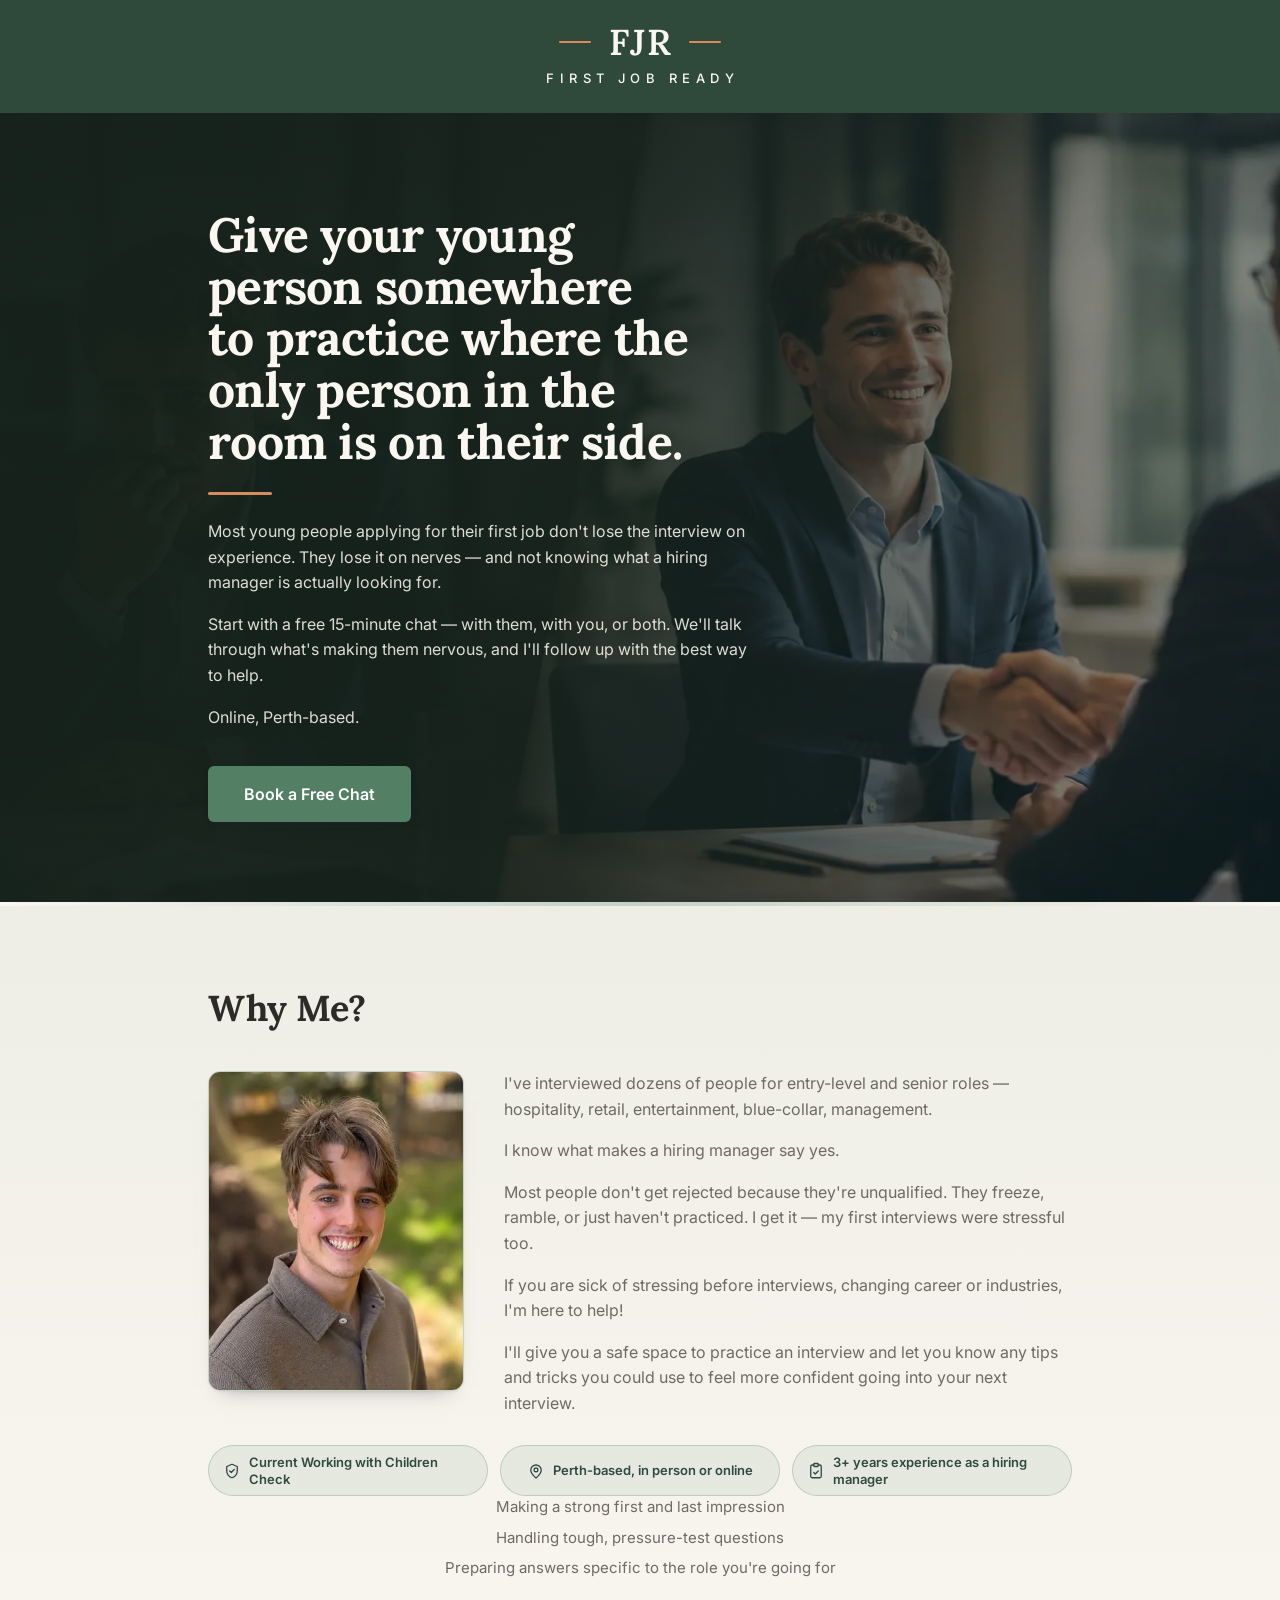
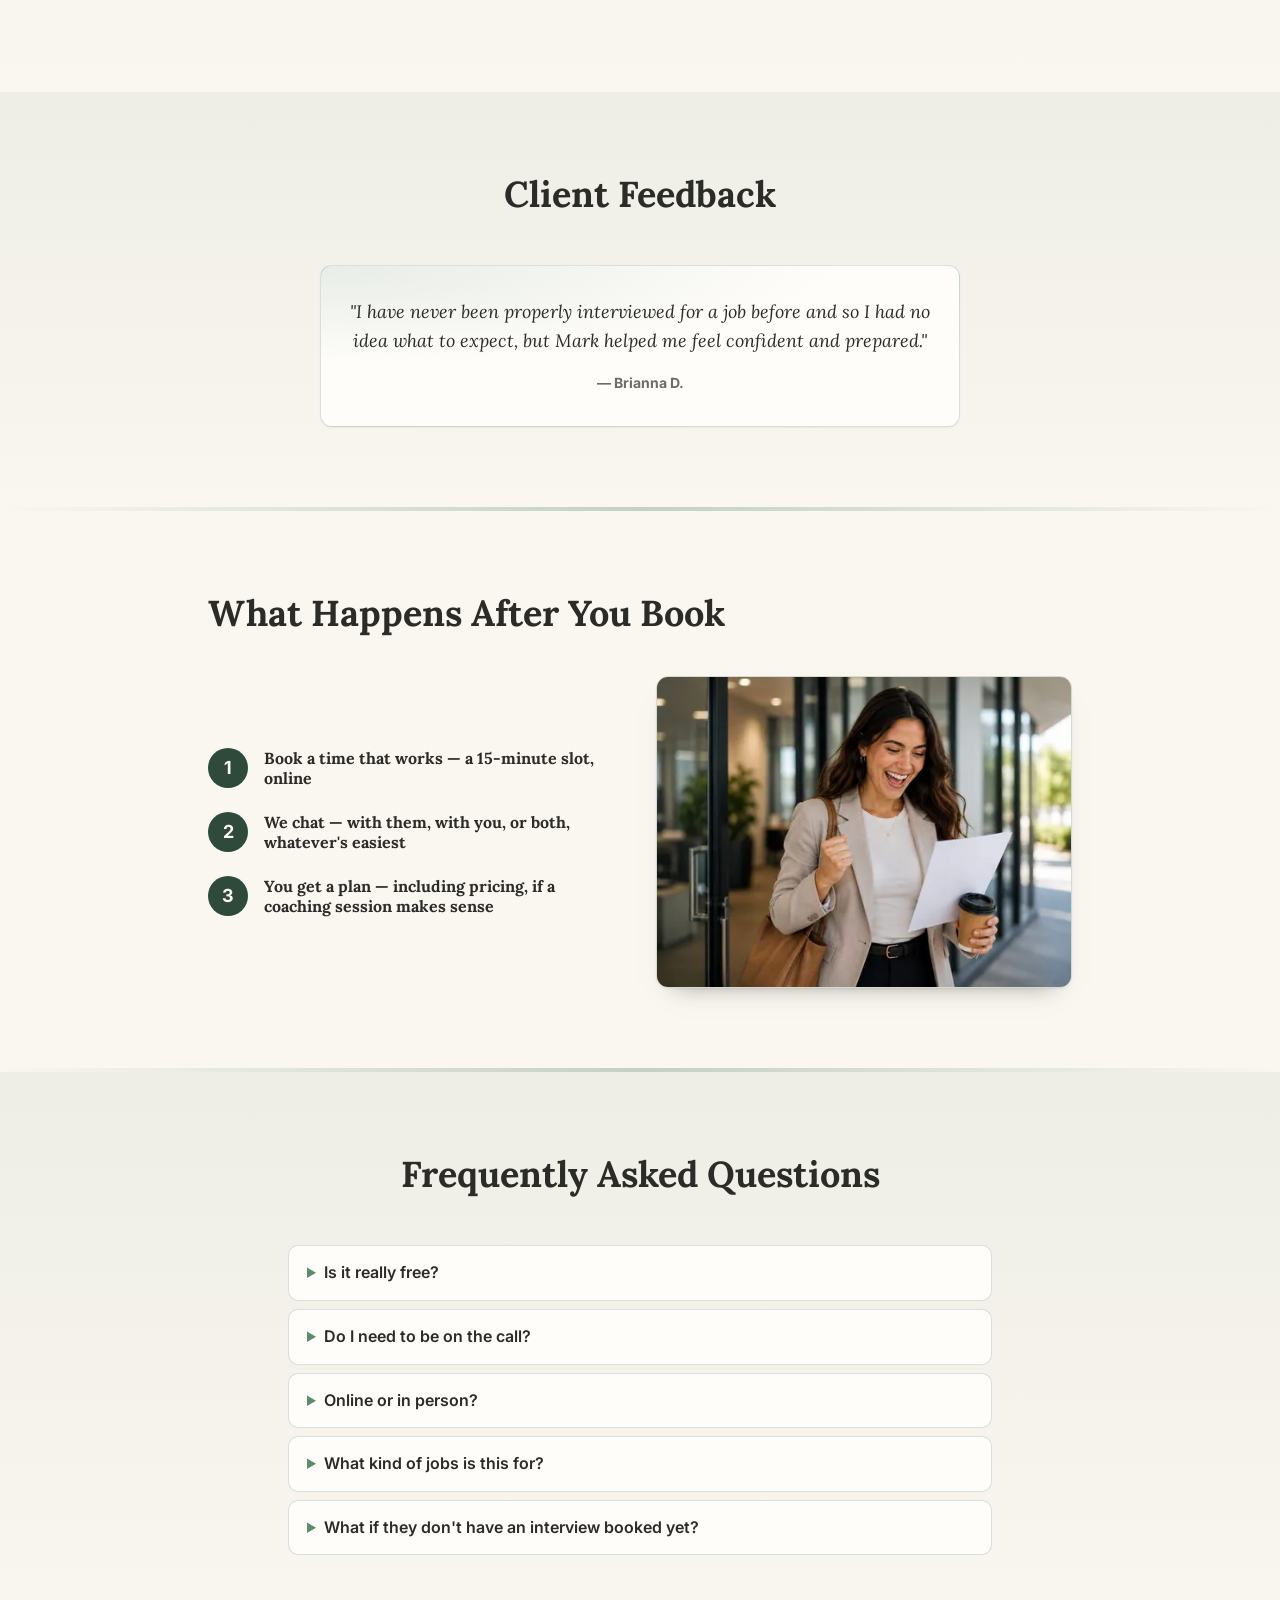
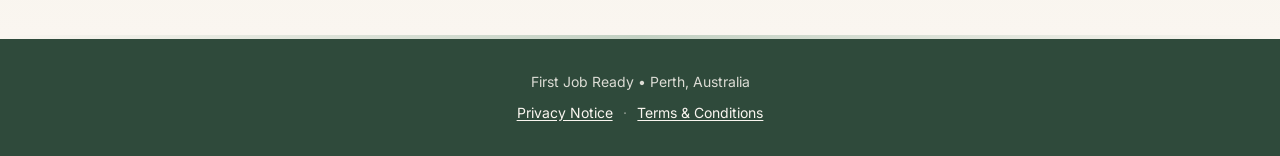
==== commit 1059d26e: "Replace the paid funnel with a free discovery call The page now sells one thing: a free 15-minute ch" ====
--- a/index.html
+++ b/index.html
@@ -144,23 +144,36 @@
         fetchpriority="high"
         decoding="async" />
       <div class="container">
-        <h1 class="hero__title">Practice an Interview Before the Real Thing</h1>
+        <h1 class="hero__title">
+          Give your young person somewhere to practice where the only person in
+          the room is on their side.
+        </h1>
         <div class="hero__body">
           <p>
-            Most people don't lose the interview on experience. They lose it on
-            nerves — and not knowing what we're actually looking for.
+            Most young people applying for their first job don't lose the
+            interview on experience. They lose it on nerves — and not knowing
+            what a hiring manager is actually looking for.
           </p>
           <p>
-            This session fixes that. Real practice, real feedback, from someone
-            who's sat on the other side of the table.
+            Start with a free 15-minute chat — with them, with you, or both.
+            We'll talk through what's making them nervous, and I'll follow up
+            with the best way to help.
           </p>
-          <p>Online or in person, Perth.</p>
+          <p>Online, Perth-based.</p>
         </div>
 
-        <!-- Jumps down the page rather than opening Calendly: the visitor
-             picks a package first. Same-tab, same-page anchor, so no target. -->
+        <!-- Opens Calendly directly now — there is no pricing section to jump
+             to first. Fires a Lead event tagged for the free call, since this
+             is the only conversion point left on the page. -->
         <p class="hero__actions">
-          <a class="button button--inline" href="#pricing">Book Now</a>
+          <a
+            class="button button--inline"
+            href="https://calendly.com/firstjobready/free-discovery-call"
+            target="_blank"
+            rel="noopener noreferrer"
+            onclick="if(window.fbq){fbq('track','Lead',{content_name:'free_discovery_call'});}">
+            Book a Free Chat
+          </a>
         </p>
       </div>
     </section>
@@ -262,6 +275,15 @@
             <span>3+ years experience as a hiring manager</span>
           </li>
         </ul>
+
+        <!-- What the sessions cover. It lived above the pricing cards until
+             the paid packages came off the page; it belongs with the case for
+             the coach now, not with a price. -->
+        <ul class="coach-topics">
+          <li>Making a strong first and last impression</li>
+          <li>Handling tough, pressure-test questions</li>
+          <li>Preparing answers specific to the role you're going for</li>
+        </ul>
       </div>
     </section>
 
@@ -288,76 +310,6 @@
       </div>
     </section>
 
-    <!-- Pricing -->
-    <section class="section section--tinted" id="pricing">
-      <div class="container">
-        <h2 class="section__title section__title--center">Coaching Packages</h2>
-
-        <!-- What the sessions cover, condensed from the section this replaced,
-             so the value sits beside the price rather than a screen above it. -->
-        <ul class="coach-topics">
-          <li>Making a strong first and last impression</li>
-          <li>Handling tough, pressure-test questions</li>
-          <li>Preparing answers specific to the role you're going for</li>
-        </ul>
-
-        <div class="packages">
-          <div class="package">
-            <div class="package__banner package__banner--sale">Sale Price</div>
-            <div class="package__head">
-              <h3 class="package__name">Practice Interview + Feedback</h3>
-              <p class="package__price">
-                <s class="package__price-was">
-                  <span class="visually-hidden">Was </span>$39
-                </s>
-                <span class="visually-hidden">now </span>$29
-              </p>
-              <p class="package__duration">20 minutes</p>
-              <!-- When an end date is set for the sale, uncomment and edit:
-              <p class="package__sale-note">Sale ends 30 September</p>
-              -->
-            </div>
-            <p class="package__body">
-              Have a go at a real interview, with real questions and written
-              feedback to work from.
-            </p>
-            <a
-              class="button"
-              href="https://calendly.com/firstjobready/20min"
-              target="_blank"
-              rel="noopener noreferrer"
-              aria-label="Book the Practice Interview and Feedback session"
-              onclick="if(window.fbq){fbq('track','Lead',{content_name:'20min_practice_session'});}">
-              Book Now
-            </a>
-          </div>
-
-          <div class="package package--featured">
-            <div class="package__banner">Most Popular</div>
-            <div class="package__head">
-              <h3 class="package__name">Full Coaching Session</h3>
-              <p class="package__price">$89</p>
-              <p class="package__duration">60 minutes</p>
-            </div>
-            <p class="package__body">
-              Turn your practice interview into feedback and coaching. Work on
-              what will help you feel confident, then finish with a mock
-              interview in real conditions.
-            </p>
-            <a
-              class="button"
-              href="https://calendly.com/firstjobready/60-minute-mock-interview-coaching-session"
-              target="_blank"
-              rel="noopener noreferrer"
-              aria-label="Book the Full Coaching Session"
-              onclick="if(window.fbq){fbq('track','Lead',{content_name:'60min_full_session'});}">
-              Book Now
-            </a>
-          </div>
-        </div>
-      </div>
-    </section>
-
     <div class="rule" role="presentation"></div>
 
     <!-- After booking ---------------------------------------------------------
@@ -375,18 +327,21 @@
           <ol class="steps">
             <li class="step">
               <span class="step__marker" aria-hidden="true">1</span>
-              <h3 class="step__title">Pick an available session</h3>
+              <h3 class="step__title">
+                Book a time that works — a 15-minute slot, online
+              </h3>
             </li>
             <li class="step">
               <span class="step__marker" aria-hidden="true">2</span>
               <h3 class="step__title">
-                Choose whether you'd like to attend in person or online
+                We chat — with them, with you, or both, whatever's easiest
               </h3>
             </li>
             <li class="step">
               <span class="step__marker" aria-hidden="true">3</span>
               <h3 class="step__title">
-                Attend the session, we'll guide you through
+                You get a plan — including pricing, if a coaching session makes
+                sense
               </h3>
             </li>
           </ol>
@@ -419,46 +374,44 @@
 
         <div class="faq">
           <details class="faq__item">
-            <summary>What happens in the session?</summary>
-            <p>
-              For the 60-minute session: a mock interview, coaching on what to
-              improve, then a second mock interview so you can see the
-              difference. The 20-minute session is a single practice interview
-              with written feedback.
+            <summary>Is it really free?</summary>
+            <p>
+              Yes. The 15-minute chat doesn't cost anything. If I think a
+              coaching session would help, I'll send you the details and pricing
+              afterward — nothing's charged without you seeing it first.
+            </p>
+          </details>
+
+          <details class="faq__item">
+            <summary>Do I need to be on the call?</summary>
+            <p>
+              Not necessarily — the call can be with your young person, with
+              you, or both, whatever's easiest.
             </p>
           </details>
 
           <details class="faq__item">
             <summary>Online or in person?</summary>
             <p>
-              Both. Online sessions run by video; in-person sessions are held at
-              a coworking space in Perth.
+              The free chat is online, by video or phone. If we move ahead with
+              a coaching session, that can be online or in person.
             </p>
           </details>
 
           <details class="faq__item">
             <summary>What kind of jobs is this for?</summary>
             <p>
-              Whether it's your first job, a career change, or getting back into
-              the workforce — if you have an interview coming up, or you're
-              getting ready to start applying, this is for you.
+              Whether it's their first job, a career change, or getting back
+              into the workforce — if they have an interview coming up, or are
+              getting ready to start applying, this is for them.
             </p>
           </details>
 
           <details class="faq__item">
-            <summary>What if I don't have an interview booked yet?</summary>
+            <summary>What if they don't have an interview booked yet?</summary>
             <p>
               That's fine — this works just as well as general preparation
               before applying as it does before a specific interview.
-            </p>
-          </details>
-
-          <details class="faq__item">
-            <summary>What if we need to reschedule or cancel?</summary>
-            <p>
-              At least 6 hours' notice to reschedule. One free reschedule is
-              allowed for a missed session without notice; a second no-show
-              forfeits the session.
             </p>
           </details>
         </div>
--- a/css/style.css
+++ b/css/style.css
@@ -112,20 +112,6 @@
   max-width: var(--container);
   margin-inline: auto;
   padding-inline: var(--gutter);
-}
-
-/* Available to screen readers, invisible on screen. Used to give struck-through
-   and replacement prices spoken labels, since line-through is not announced. */
-.visually-hidden {
-  position: absolute;
-  width: 1px;
-  height: 1px;
-  margin: -1px;
-  padding: 0;
-  overflow: hidden;
-  clip-path: inset(50%);
-  white-space: nowrap;
-  border: 0;
 }
 
 /* Hairline divider between sections */
@@ -424,143 +410,6 @@
   flex: none;
   width: 1.125rem;
   height: 1.125rem;
-}
-
-/* ==========================================================================
-   Pricing
-   ========================================================================== */
-
-.packages {
-  display: grid;
-  grid-template-columns: 1fr;
-  gap: 1.5rem;
-}
-
-.package {
-  position: relative;
-  display: flex;
-  flex-direction: column;
-  gap: 1.5rem;
-  padding: 2rem;
-  border-radius: 0.75rem;
-  /* Mitres the full-bleed banner to the card's rounded top corners. */
-  overflow: hidden;
-  border: 1px solid rgb(var(--primary) / 0.25);
-  background: rgb(var(--surface));
-  box-shadow: 0 1px 2px 0 rgb(43 43 40 / 0.06);
-  transition: box-shadow 300ms, border-color 300ms, transform 300ms;
-}
-
-/* Same (hover: hover) guard as the topic cards, for the same reason. */
-@media (hover: hover) {
-  .package:hover {
-    border-color: rgb(var(--primary));
-    box-shadow: 0 12px 20px -6px rgb(43 43 40 / 0.16),
-      0 4px 8px -4px rgb(43 43 40 / 0.12);
-    transform: translateY(-0.25rem);
-  }
-}
-
-.package--featured {
-  border: 2px solid rgb(var(--primary));
-  box-shadow: 0 4px 6px -1px rgb(43 43 40 / 0.1),
-    0 2px 4px -2px rgb(43 43 40 / 0.1);
-}
-
-@media (hover: hover) {
-  .package--featured:hover {
-    border-color: rgb(var(--primary));
-    box-shadow: 0 20px 25px -5px rgb(43 43 40 / 0.12),
-      0 8px 10px -6px rgb(43 43 40 / 0.12);
-  }
-}
-
-/* A banner across the head of the card. Negative margins pull it out to the
-   padding edge; the card's own overflow: hidden mitres it to the rounded top
-   corners, so it needs no radius of its own and nothing to maintain if the
-   card's radius or border width changes.
-
-   The two are coloured apart so they read as different kinds of label rather
-   than competing for the same attention: Deep Forest with cream type (9.02:1)
-   is the default, and the sale takes the terracotta sweep into champagne —
-   terracotta's only use here, and the brighter of the two treatments, on the
-   card the page is discounting. */
-.package__banner {
-  margin: -2rem -2rem 0;
-  padding: 0.6rem 1rem;
-  background: rgb(var(--forest));
-  color: rgb(var(--on-forest));
-  font-size: 0.75rem;
-  font-weight: 700;
-  line-height: 1.4;
-  letter-spacing: 0.08em;
-  text-transform: uppercase;
-  text-align: center;
-}
-
-/* Charcoal on the sweep, 5.28:1 at its darkest stops. White would fall to
-   1.71:1 over the champagne, which is why the label is not cream here. */
-.package__banner--sale {
-  background: linear-gradient(
-    115deg,
-    rgb(var(--accent)) 0%,
-    rgb(var(--accent-gold)) 55%,
-    rgb(var(--accent-gold)) 70%,
-    rgb(var(--accent)) 100%
-  );
-  color: rgb(var(--foreground));
-}
-
-.package__head {
-  margin-bottom: 1.5rem;
-}
-
-.package__name {
-  font-size: 1.25rem;
-  margin-bottom: 0.5rem;
-}
-
-/* Sans-serif: the price is UI text, not a headline. */
-.package__price {
-  font-size: 1.875rem;
-  font-weight: 700;
-  line-height: 1.2;
-  color: rgb(var(--forest));
-  margin-bottom: 0.25rem;
-}
-
-/* Superseded price. <s> already carries the line-through; this only sets the
-   subordinate size and weight so the live price stays dominant. The spoken
-   "Was" / "now" labels live in the markup, because line-through is not
-   announced by screen readers. */
-.package__price-was {
-  margin-right: 0.4rem;
-  font-size: 1.25rem;
-  font-weight: 600;
-  color: rgb(var(--muted-foreground));
-}
-
-.package__duration {
-  font-size: 0.875rem;
-  color: rgb(var(--muted-foreground));
-}
-
-/* Optional line for a sale end date — commented out in the markup until a
-   date exists, so adding one is a text edit rather than a rebuild. */
-.package__sale-note {
-  margin-top: 0.35rem;
-  font-size: 0.75rem;
-  font-weight: 700;
-  letter-spacing: 0.04em;
-  text-transform: uppercase;
-  color: rgb(var(--forest));
-}
-
-.package__body {
-  font-size: 0.875rem;
-  line-height: 1.625;
-  color: rgb(var(--muted-foreground));
-  margin-bottom: 2rem;
 }
 
 /* ==========================================================================
@@ -592,12 +441,6 @@
   transition: background-color 200ms, box-shadow 200ms;
 }
 
-/* Pin the CTA to the bottom of its card so the buttons line up across
-   packages whatever length the descriptions run to. */
-.package .button {
-  margin-top: auto;
-}
-
 /* Sized to its label instead of its container. The pricing buttons fill their
    cards, but a full-width button in the hero would run the whole page. */
 .button--inline {
@@ -853,26 +696,18 @@
   .section__title {
     font-size: 2.25rem;
   }
-
-  .packages {
-    grid-template-columns: repeat(2, minmax(0, 1fr));
-  }
 }
 
 /* ==========================================================================
    Reduced motion
    --------------------------------------------------------------------------
-   The pricing cards lift on hover; honour the preference in one place.
+   Nothing transforms on the page any more — the cards that lifted on hover
+   went with the pricing section — so this covers the button's colour fade.
    ========================================================================== */
 
 @media (prefers-reduced-motion: reduce) {
-  .package,
   .button {
     transition: none;
-  }
-
-  .package:hover {
-    transform: none;
   }
 }
 
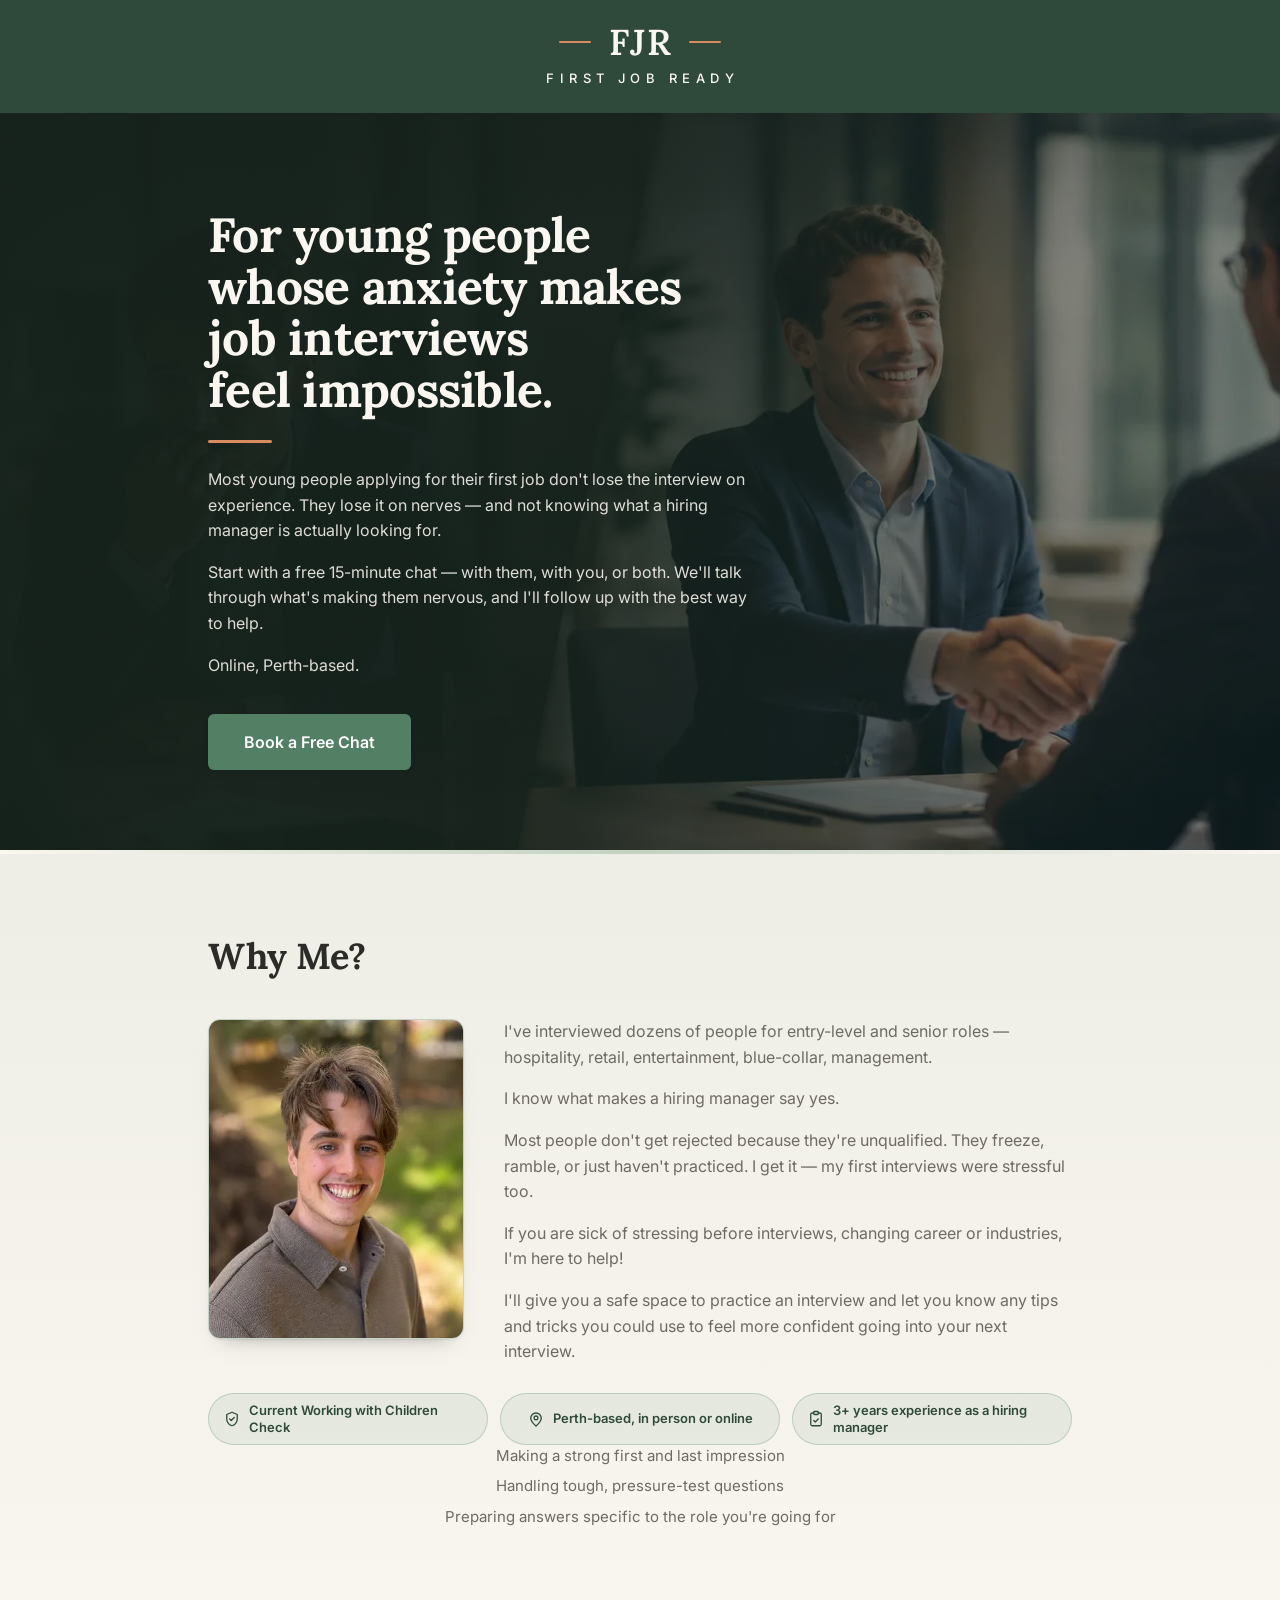
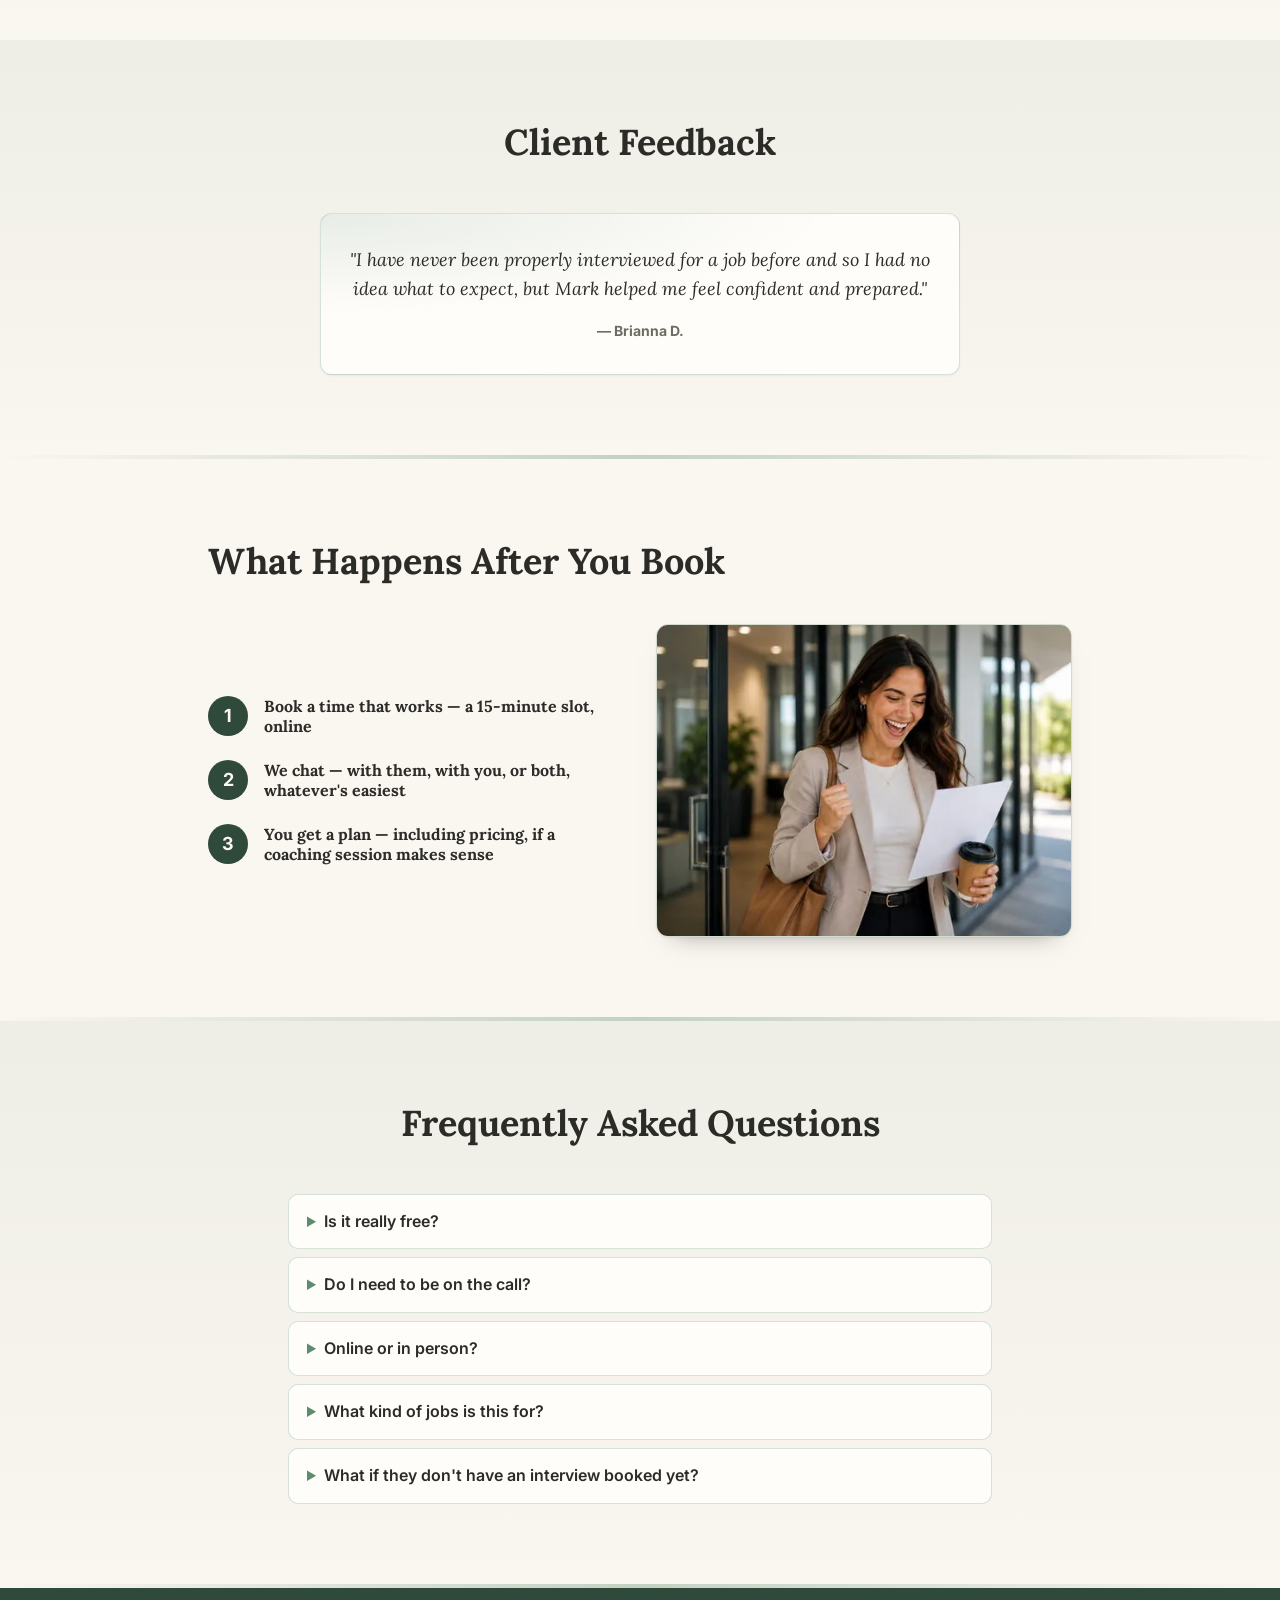
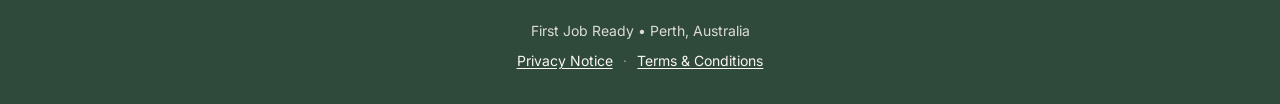
==== commit 898f59f4: "Try a headline that names the reader instead of the offer "For young people whose anxiety makes job " ====
--- a/index.html
+++ b/index.html
@@ -145,8 +145,8 @@
         decoding="async" />
       <div class="container">
         <h1 class="hero__title">
-          Give your young person somewhere to practice where the only person in
-          the room is on their side.
+          For young people whose anxiety makes job interviews feel
+          impossible.
         </h1>
         <div class="hero__body">
           <p>
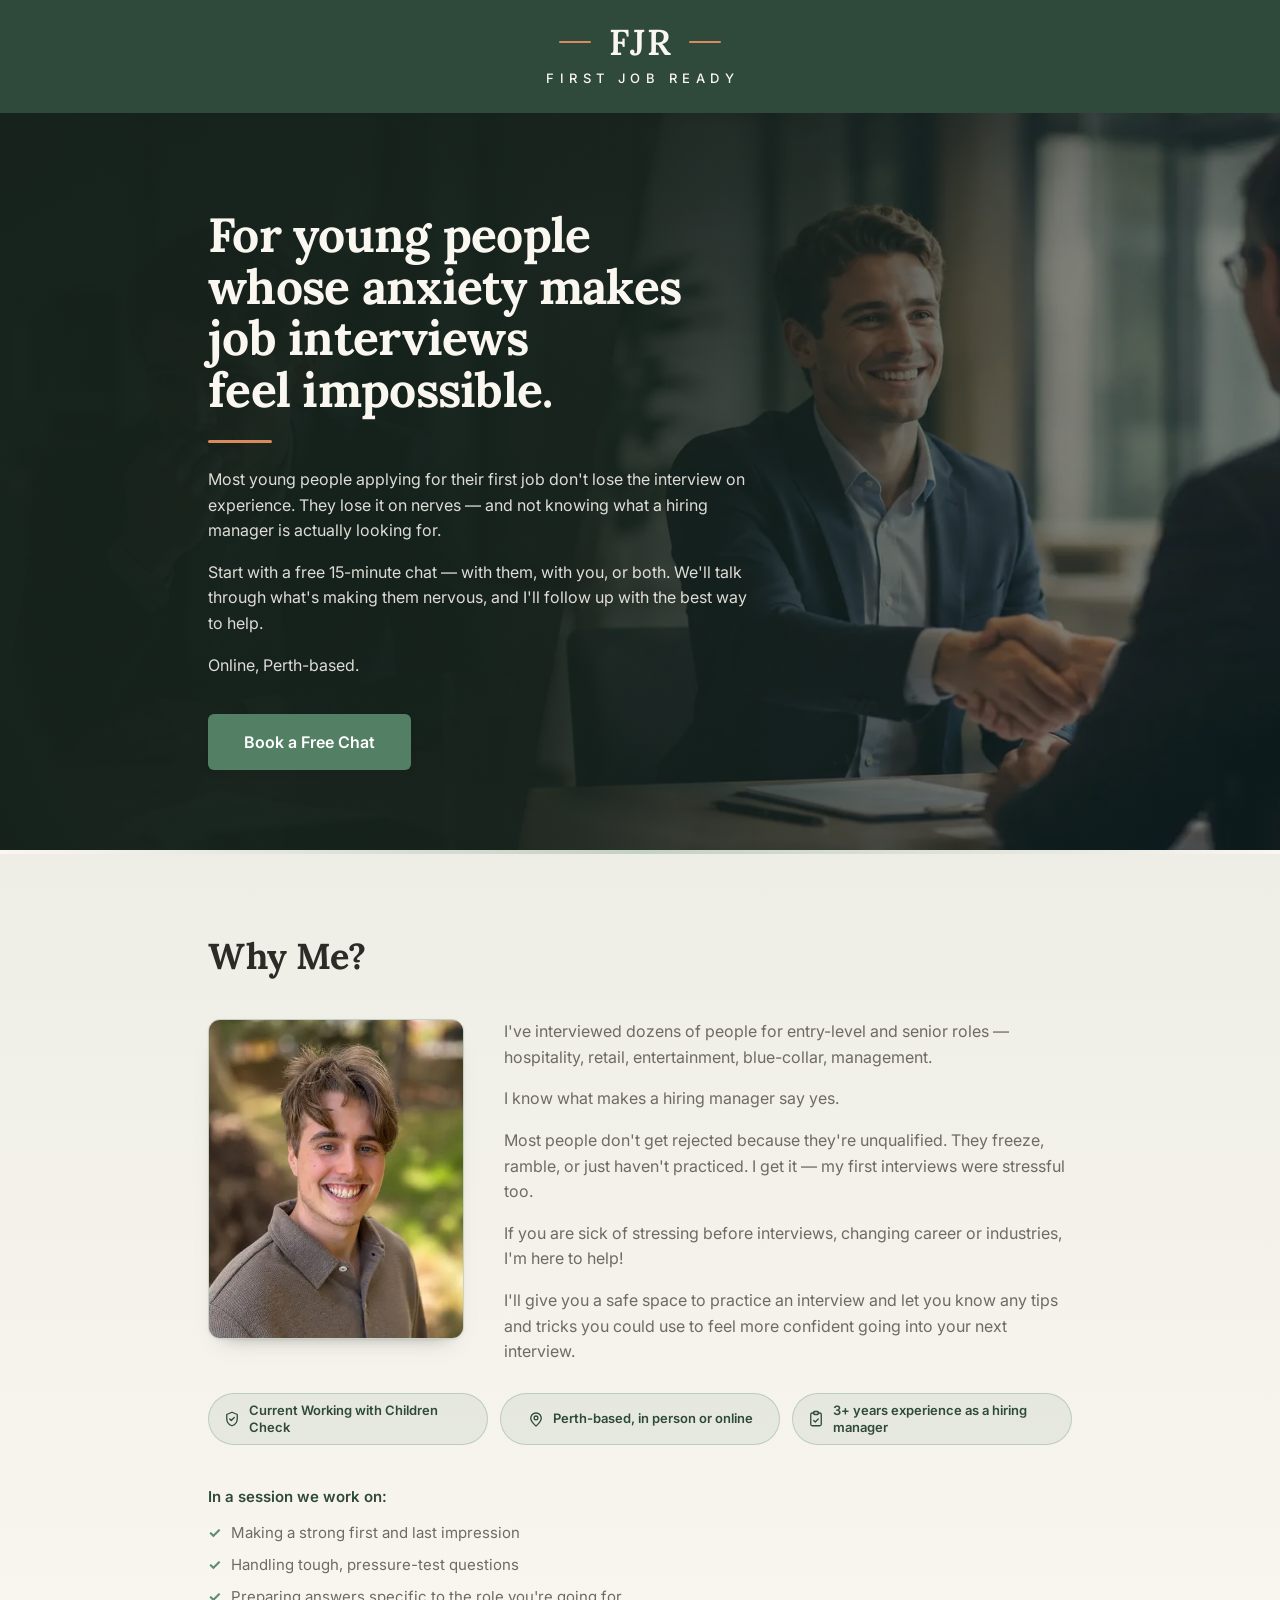
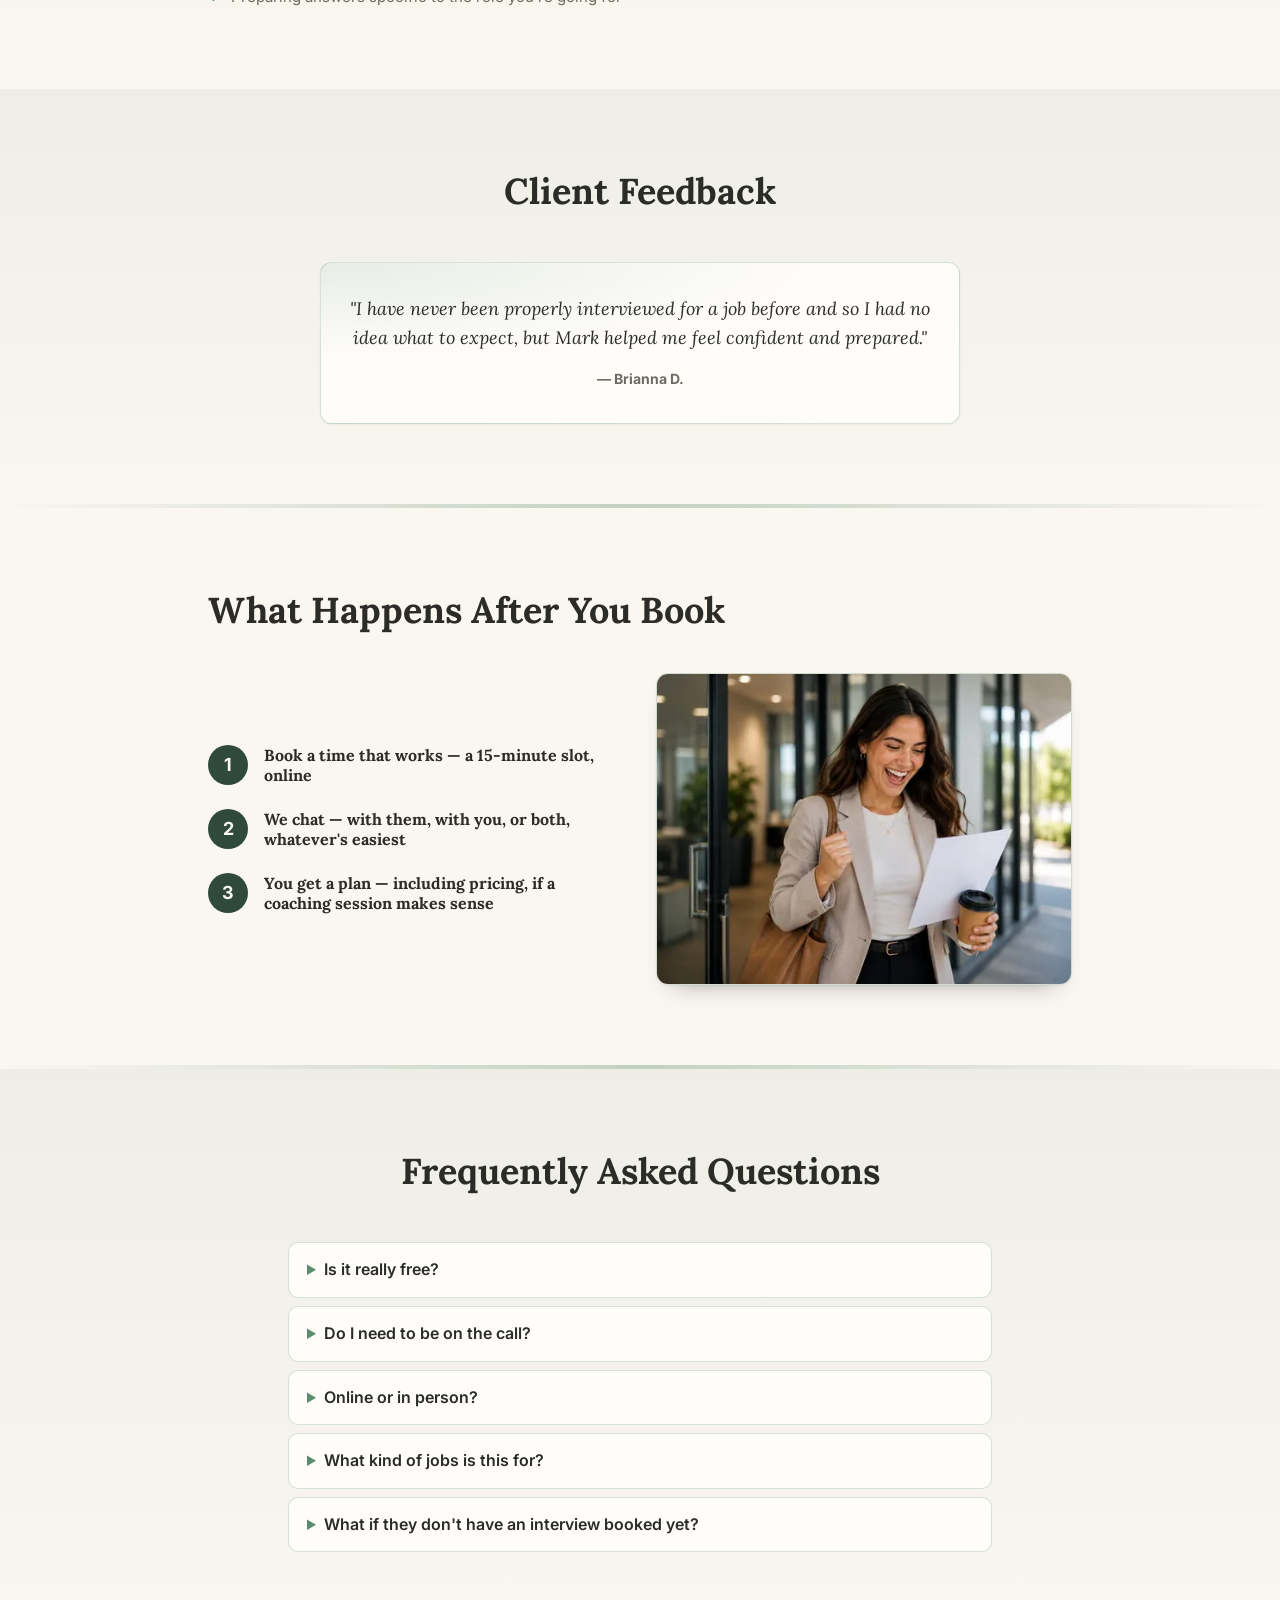
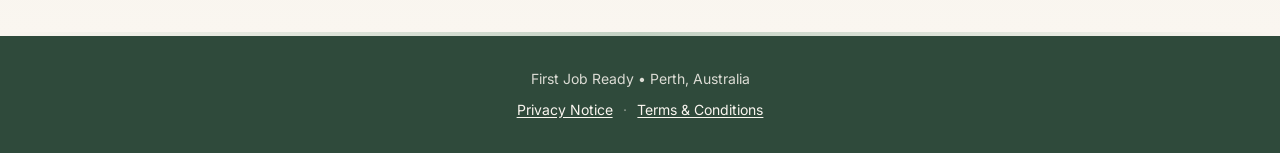
==== commit 06044e40: "Label the coaching topics "In a session we work on:" — without it the three ticks are legible but un" ====
--- a/index.html
+++ b/index.html
@@ -279,6 +279,7 @@
         <!-- What the sessions cover. It lived above the pricing cards until
              the paid packages came off the page; it belongs with the case for
              the coach now, not with a price. -->
+        <p class="coach-topics__lead">In a session we work on:</p>
         <ul class="coach-topics">
           <li>Making a strong first and last impression</li>
           <li>Handling tough, pressure-test questions</li>
--- a/css/style.css
+++ b/css/style.css
@@ -756,27 +756,49 @@
 }
 
 /* ==========================================================================
-   Condensed coaching topics
-   --------------------------------------------------------------------------
-   What the sessions cover, sitting directly above the prices so the value and
-   the cost are read together. Replaced the three-card "What We Coach" section.
-   ========================================================================== */
+   Coaching topics
+   --------------------------------------------------------------------------
+   What the sessions cover, at the foot of "Why Me?".
+
+   These were centred in a narrow column when they sat above the pricing cards,
+   which read as a caption there and read as three stray lines here, jammed
+   under the trust badges. Ranged left with the rest of the section now, marked
+   as a list, and with room above them.
+   ========================================================================== */
+
+/* Without this line the three ticks are legible but unexplained — the reader
+   has to infer what they are a list of. */
+.coach-topics__lead {
+  margin: 2.5rem 0 0.85rem;
+  font-size: 0.9375rem;
+  font-weight: 600;
+  color: rgb(var(--forest));
+}
 
 .coach-topics {
   list-style: none;
-  margin: 0 auto 2rem;
+  margin: 0;
   padding: 0;
   display: flex;
   flex-direction: column;
-  gap: 0.5rem;
-  max-width: 30rem;
-  text-align: center;
+  gap: 0.6rem;
+  max-width: 34rem;
 }
 
 .coach-topics li {
+  display: flex;
+  gap: 0.6rem;
+  align-items: flex-start;
   font-size: 0.9375rem;
   color: rgb(var(--muted-foreground));
   line-height: 1.5;
+}
+
+.coach-topics li::before {
+  content: "\2713";
+  flex: none;
+  font-weight: 700;
+  color: rgb(var(--primary));
 }
 
 /* ==========================================================================
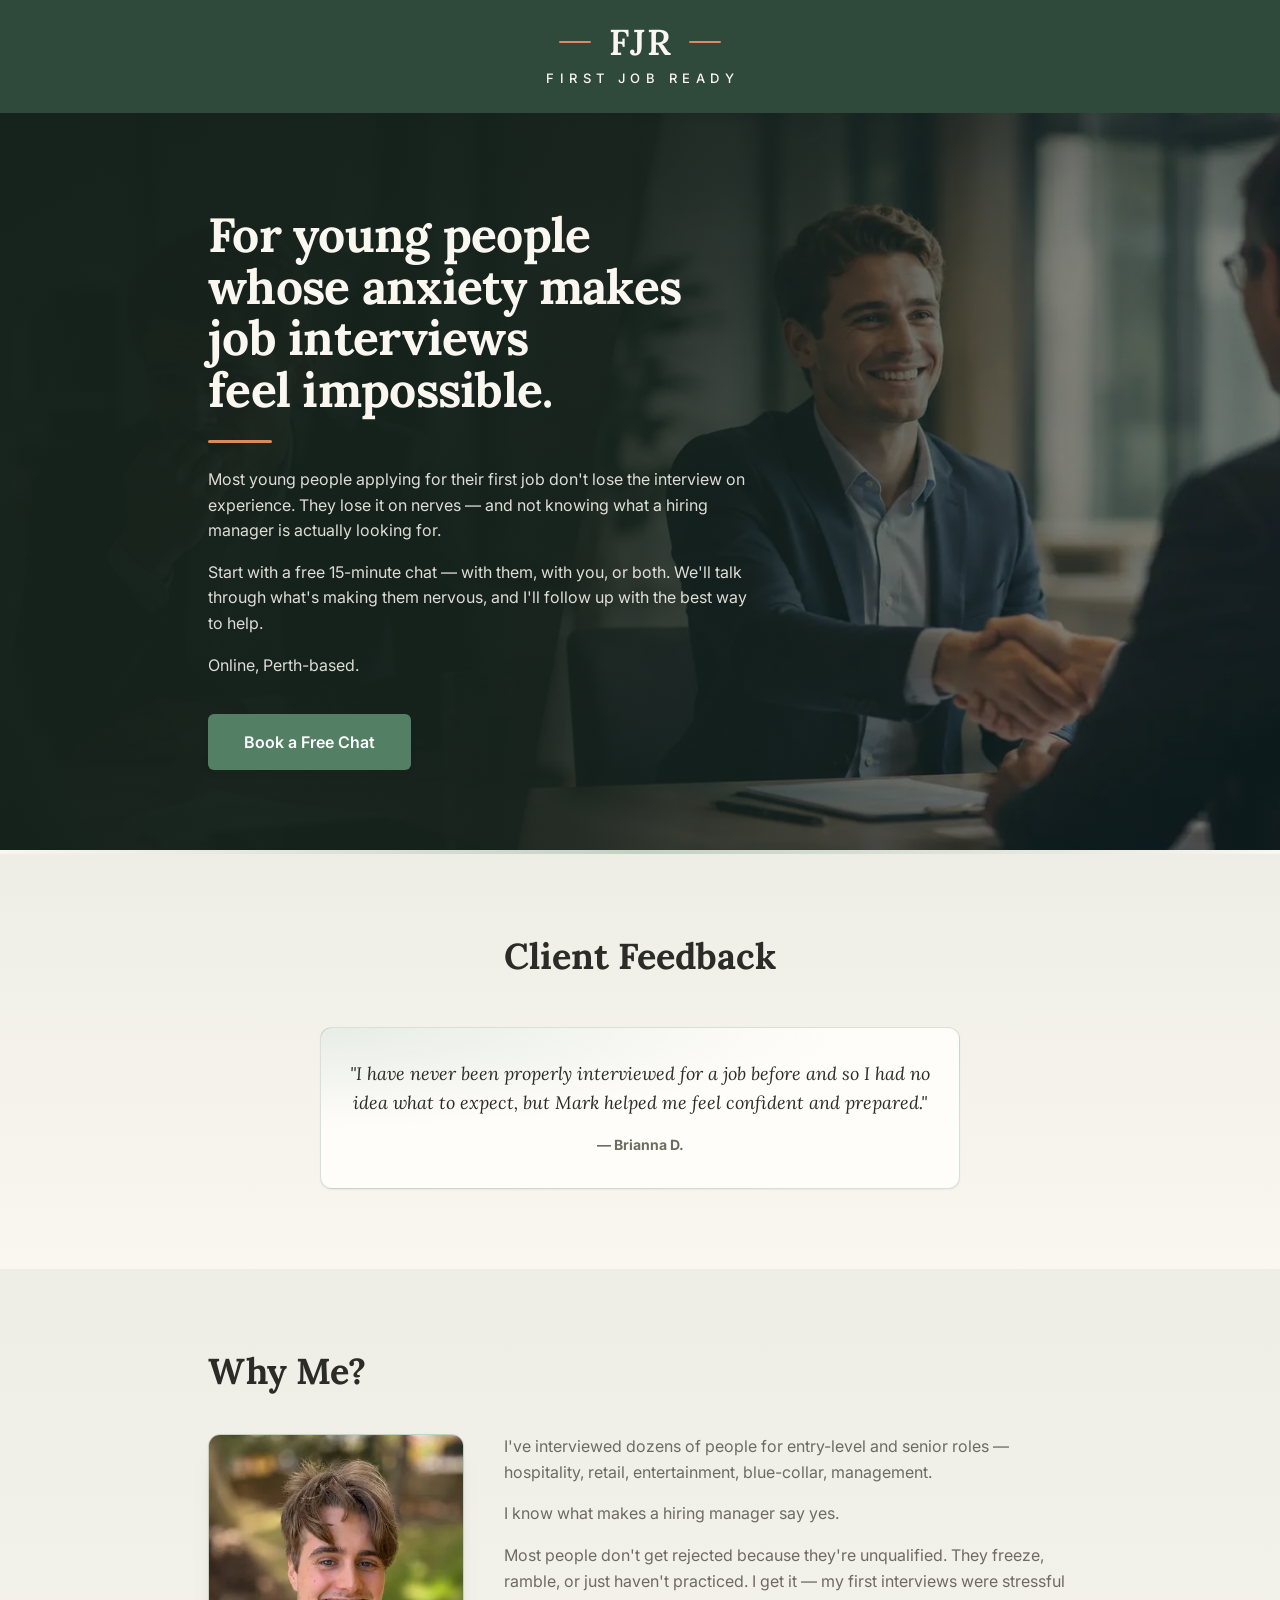
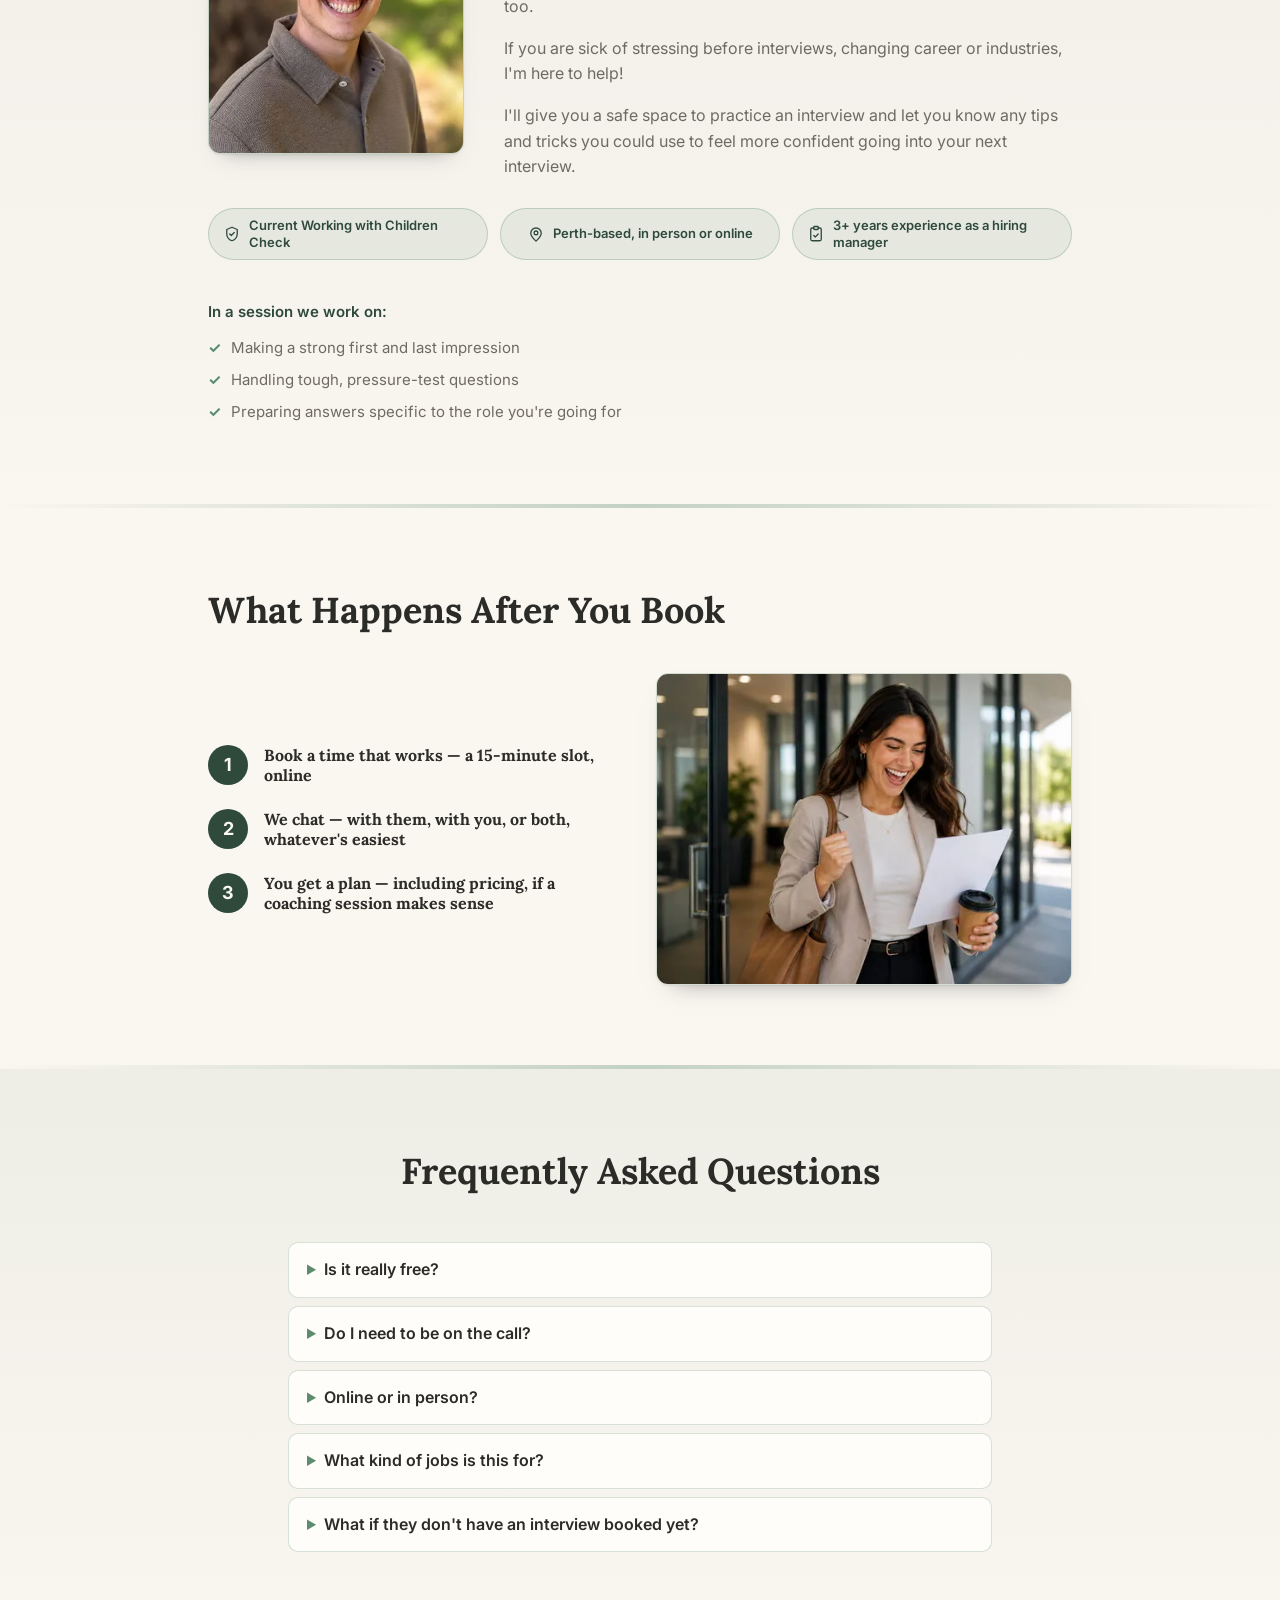
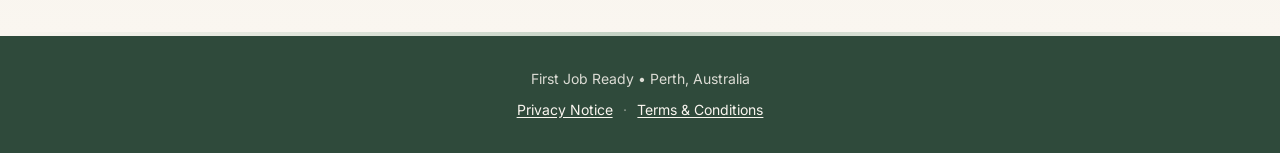
==== commit 4d5731c1: "Put Client Feedback before Why Me? A client's word lands before the coach's own — the reader meets t" ====
--- a/index.html
+++ b/index.html
@@ -28,7 +28,7 @@
       href="https://fonts.googleapis.com/css2?family=Lora:wght@600..700&family=Inter:wght@400..700&display=swap"
       rel="stylesheet" />
 
-    <link rel="stylesheet" href="css/style.css" />
+    <link rel="stylesheet" href="css/style.css?v=20260909" />
 
     <!-- Microsoft Clarity — heatmaps and session recordings.
          Loads asynchronously, so it never holds up the page render. Placed
@@ -179,6 +179,28 @@
     </section>
 
     <div class="rule" role="presentation"></div>
+
+    <!-- Testimonial ----------------------------------------------------------
+      Straight after the hero: a client's word before the coach's own. No rule
+      between this and "Why Me?" — both are tinted and run together.
+
+      "Client Feedback" rather than "Testimonials" while there is only one, so
+      the heading does not imply more social proof than there is.
+    -->
+    <section class="section section--tinted" id="testimonial">
+      <div class="container">
+        <h2 class="section__title section__title--center">Client Feedback</h2>
+
+        <blockquote class="testimonial">
+          <p class="testimonial__quote">
+            "I have never been properly interviewed for a job before and so I
+            had no idea what to expect, but Mark helped me feel confident and
+            prepared."
+          </p>
+          <footer class="testimonial__attribution">— Brianna D.</footer>
+        </blockquote>
+      </div>
+    </section>
 
     <!-- Why me? -------------------------------------------------------
       The photograph sits beside the copy rather than anywhere else on the page:
@@ -288,29 +310,6 @@
       </div>
     </section>
 
-    <!-- Testimonial ----------------------------------------------------------
-      Between "Why Me?" and the prices on purpose: the coach's own account of
-      themselves, then a client's, then the ask. No rule on either side — all
-      three sections are tinted and run together.
-
-      "Client Feedback" rather than "Testimonials" while there is only one, so
-      the heading does not imply more social proof than there is.
-    -->
-    <section class="section section--tinted" id="testimonial">
-      <div class="container">
-        <h2 class="section__title section__title--center">Client Feedback</h2>
-
-        <blockquote class="testimonial">
-          <p class="testimonial__quote">
-            "I have never been properly interviewed for a job before and so I
-            had no idea what to expect, but Mark helped me feel confident and
-            prepared."
-          </p>
-          <footer class="testimonial__attribution">— Brianna D.</footer>
-        </blockquote>
-      </div>
-    </section>
-
     <div class="rule" role="presentation"></div>
 
     <!-- After booking ---------------------------------------------------------
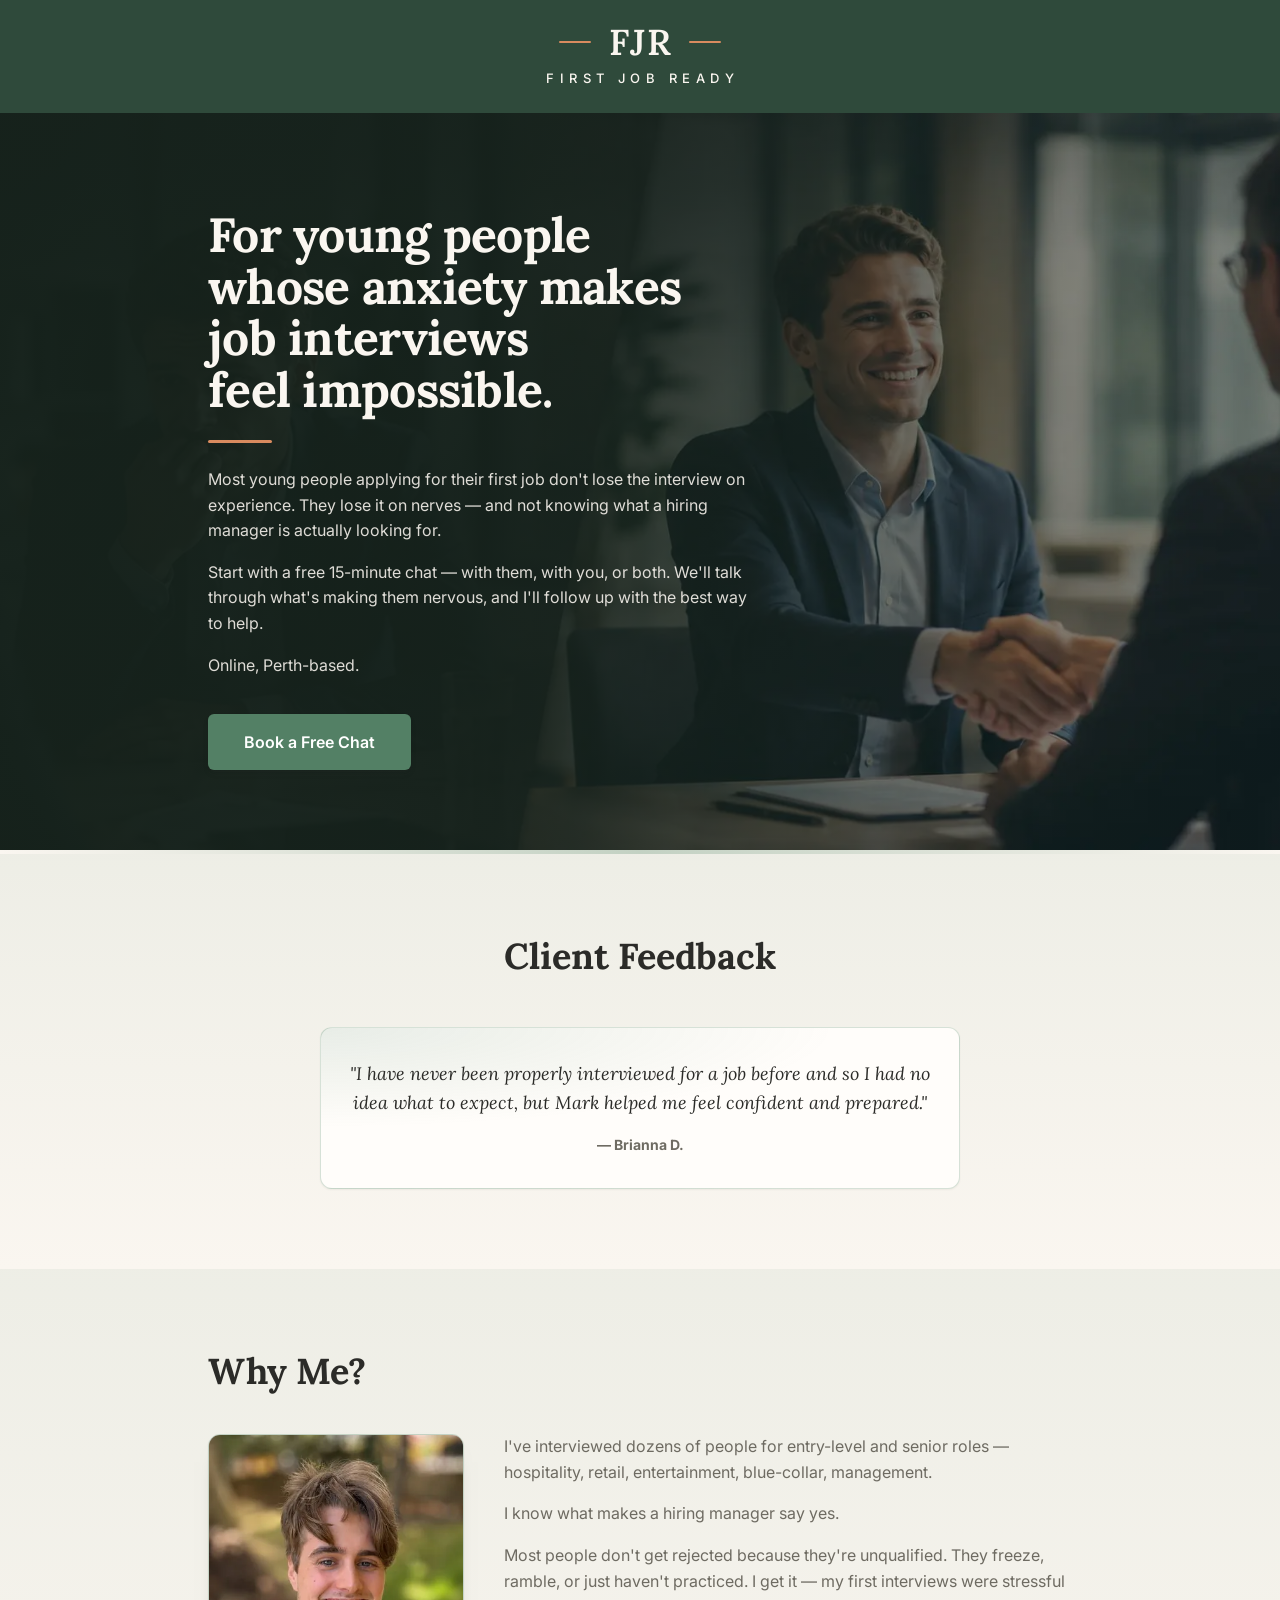
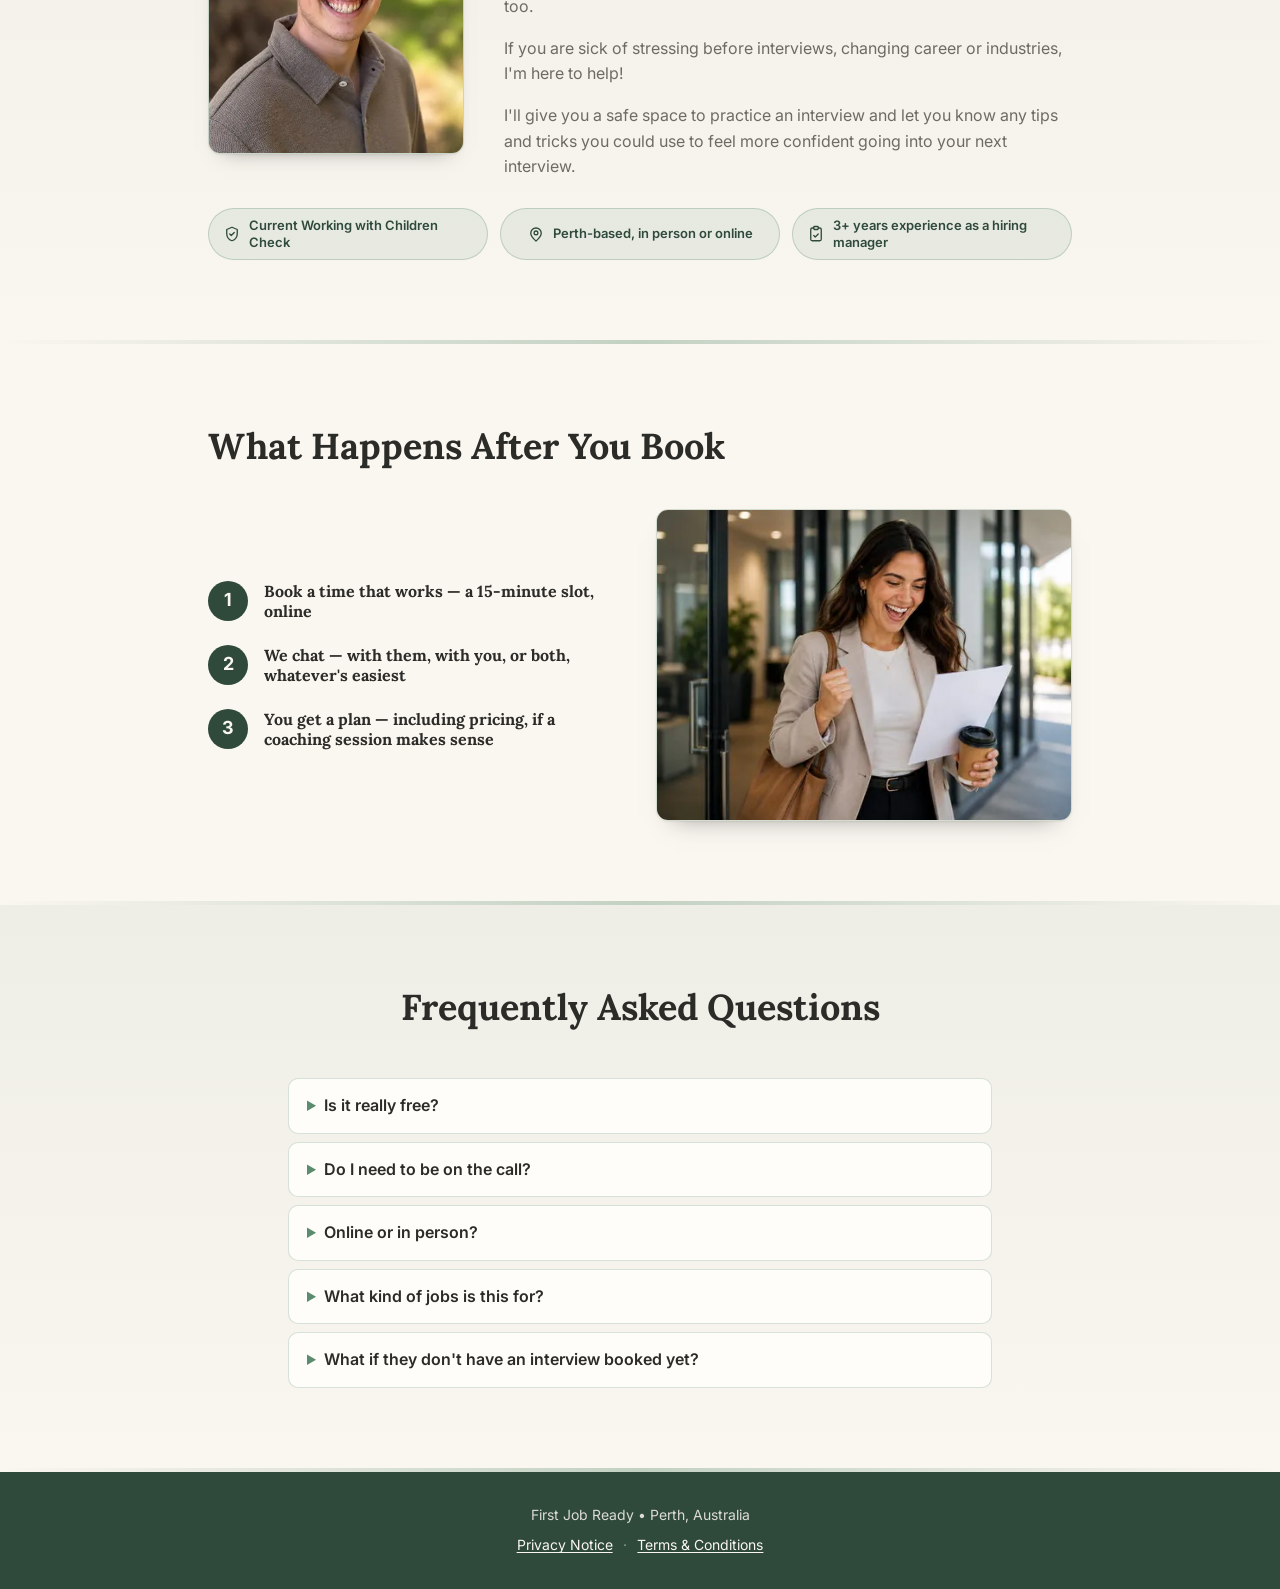
==== commit 85063066: "Drop the "In a session we work on" list The three topics had already moved twice — out of their own " ====
--- a/index.html
+++ b/index.html
@@ -28,7 +28,7 @@
       href="https://fonts.googleapis.com/css2?family=Lora:wght@600..700&family=Inter:wght@400..700&display=swap"
       rel="stylesheet" />
 
-    <link rel="stylesheet" href="css/style.css?v=20260909" />
+    <link rel="stylesheet" href="css/style.css?v=20260910" />
 
     <!-- Microsoft Clarity — heatmaps and session recordings.
          Loads asynchronously, so it never holds up the page render. Placed
@@ -297,16 +297,6 @@
             <span>3+ years experience as a hiring manager</span>
           </li>
         </ul>
-
-        <!-- What the sessions cover. It lived above the pricing cards until
-             the paid packages came off the page; it belongs with the case for
-             the coach now, not with a price. -->
-        <p class="coach-topics__lead">In a session we work on:</p>
-        <ul class="coach-topics">
-          <li>Making a strong first and last impression</li>
-          <li>Handling tough, pressure-test questions</li>
-          <li>Preparing answers specific to the role you're going for</li>
-        </ul>
       </div>
     </section>
 
--- a/css/style.css
+++ b/css/style.css
@@ -756,52 +756,6 @@
 }
 
 /* ==========================================================================
-   Coaching topics
-   --------------------------------------------------------------------------
-   What the sessions cover, at the foot of "Why Me?".
-
-   These were centred in a narrow column when they sat above the pricing cards,
-   which read as a caption there and read as three stray lines here, jammed
-   under the trust badges. Ranged left with the rest of the section now, marked
-   as a list, and with room above them.
-   ========================================================================== */
-
-/* Without this line the three ticks are legible but unexplained — the reader
-   has to infer what they are a list of. */
-.coach-topics__lead {
-  margin: 2.5rem 0 0.85rem;
-  font-size: 0.9375rem;
-  font-weight: 600;
-  color: rgb(var(--forest));
-}
-
-.coach-topics {
-  list-style: none;
-  margin: 0;
-  padding: 0;
-  display: flex;
-  flex-direction: column;
-  gap: 0.6rem;
-  max-width: 34rem;
-}
-
-.coach-topics li {
-  display: flex;
-  gap: 0.6rem;
-  align-items: flex-start;
-  font-size: 0.9375rem;
-  color: rgb(var(--muted-foreground));
-  line-height: 1.5;
-}
-
-.coach-topics li::before {
-  content: "\2713";
-  flex: none;
-  font-weight: 700;
-  color: rgb(var(--primary));
-}
-
-/* ==========================================================================
    Testimonial
    --------------------------------------------------------------------------
    Single quote card for now — the sage corner wash and hairline are the same
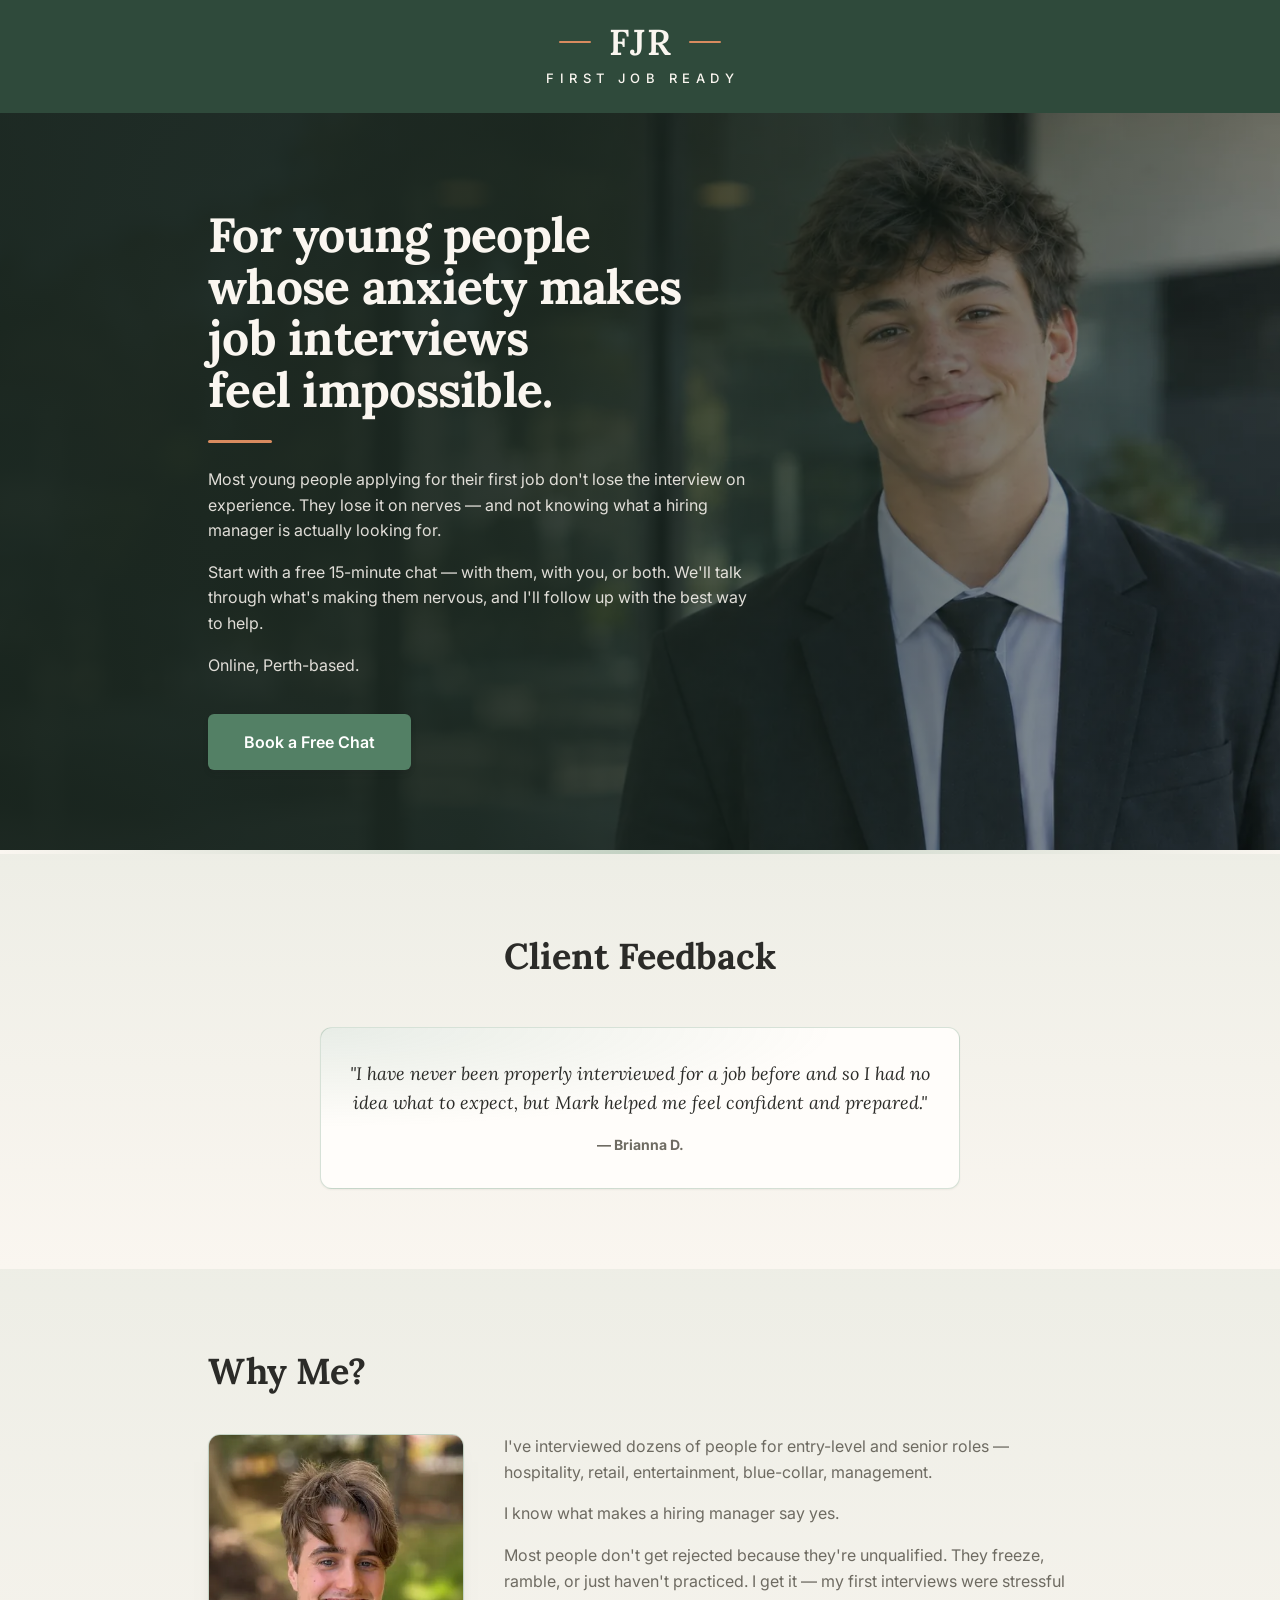
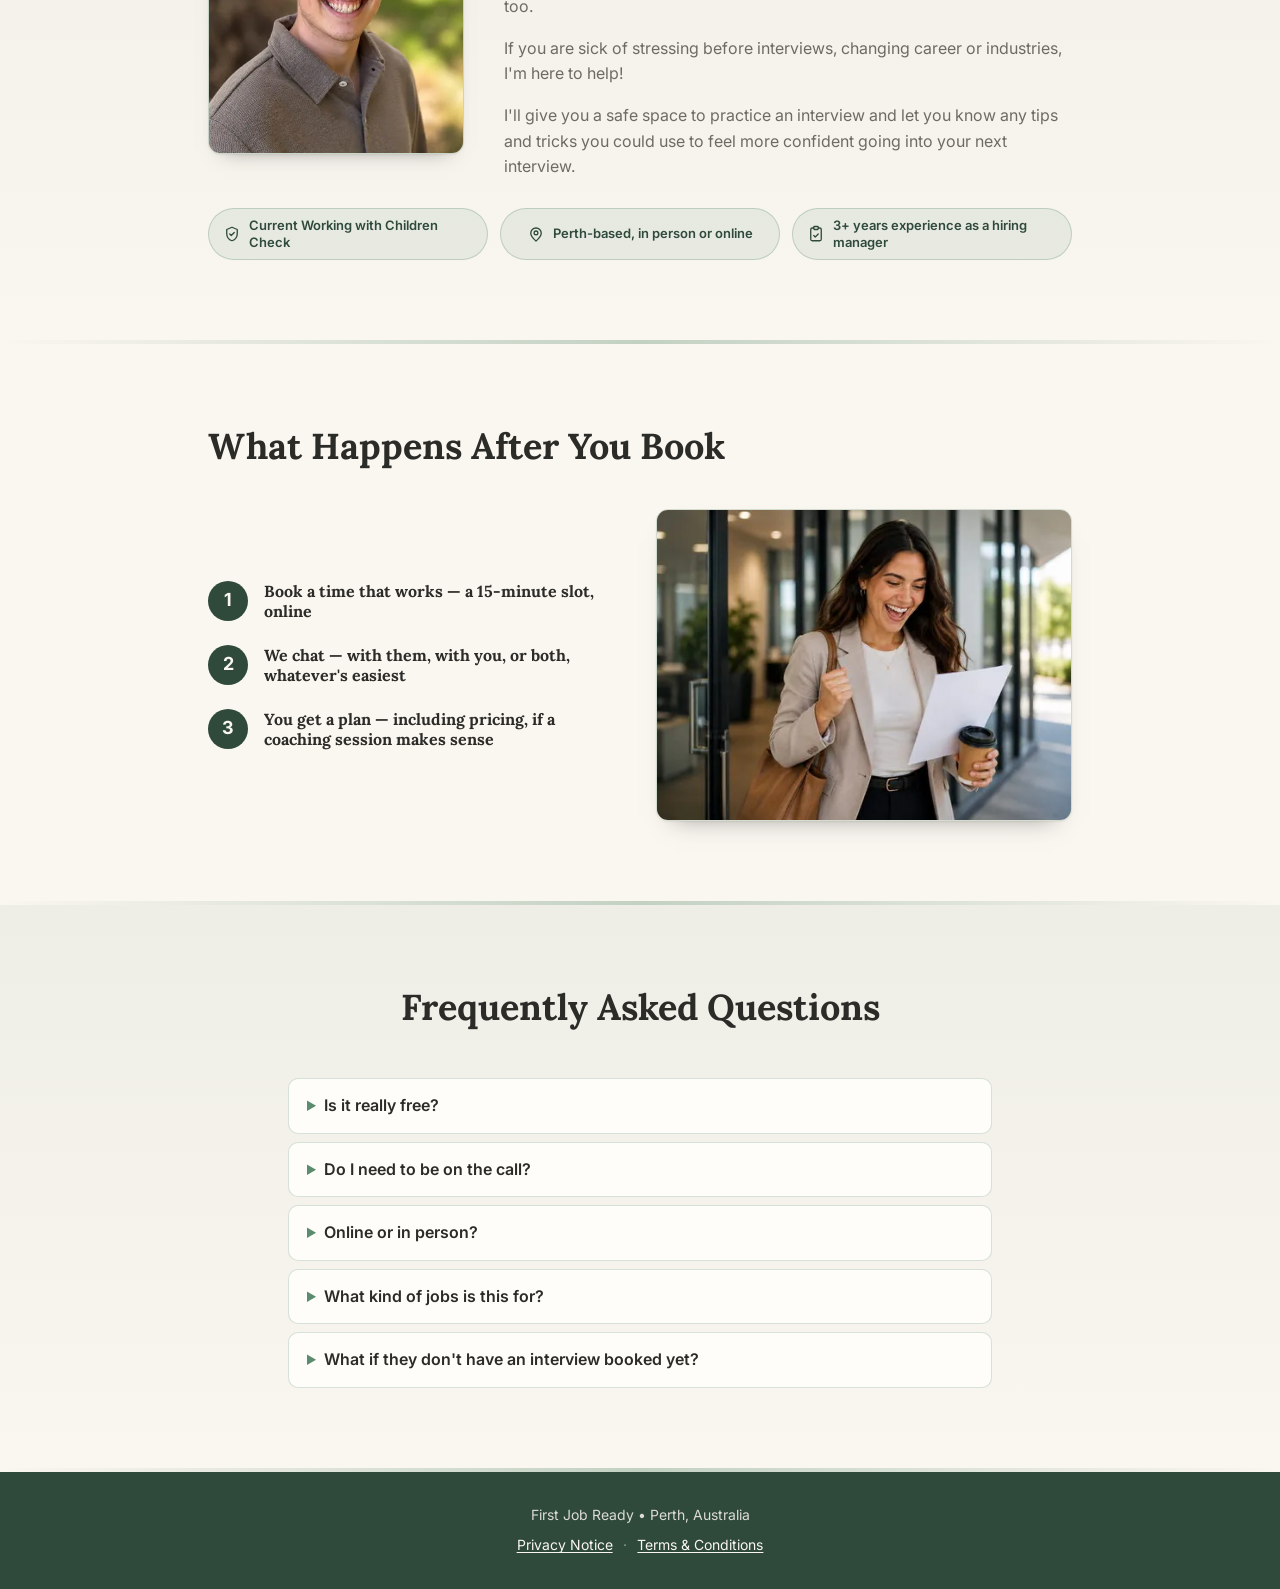
==== commit 1eb7c817: "Swap the hero photograph for a portrait A young man dressed for an interview, in place of the handsh" ====
--- a/index.html
+++ b/index.html
@@ -28,7 +28,7 @@
       href="https://fonts.googleapis.com/css2?family=Lora:wght@600..700&family=Inter:wght@400..700&display=swap"
       rel="stylesheet" />
 
-    <link rel="stylesheet" href="css/style.css?v=20260910" />
+    <link rel="stylesheet" href="css/style.css?v=20260910b" />
 
     <!-- Microsoft Clarity — heatmaps and session recordings.
          Loads asynchronously, so it never holds up the page render. Placed
@@ -123,21 +123,22 @@
 
     <!-- Hero -----------------------------------------------------------------
       The photograph sits behind a dark scrim weighted to the left, where the
-      copy sits, lifting toward the handshake on the right. The section also
+      copy sits, lifting toward the subject on the right. The section also
       paints that scrim as a solid background-color, which means a missing or
       slow image leaves a deliberate dark band rather than a broken hero.
-      alt="" because the copy carries the message — this is a backdrop.
+      alt="" because the copy carries the message — this is a backdrop, and the
+      person in it is not the coach and not a named client.
     -->
     <section class="hero">
       <img
         class="hero__media"
-        src="images/hero-before-after.webp"
+        src="images/hero-interview.webp"
         srcset="
-          images/hero-before-after-960.webp  960w,
-          images/hero-before-after.webp     1823w
+          images/hero-interview-960.webp  960w,
+          images/hero-interview.webp     1822w
         "
         sizes="100vw"
-        width="1823"
+        width="1822"
         height="863"
         alt=""
         aria-hidden="true"
--- a/css/style.css
+++ b/css/style.css
@@ -221,9 +221,13 @@
   width: 100%;
   height: 100%;
   object-fit: cover;
-  /* Favours the right of the frame, where the handshake is. The anxious half
-     crops away first on narrow screens, which is the half worth losing. */
-  object-position: 64% center;
+  /* Anchored left of centre, into the glass and street behind the subject.
+     From 1280px the image fills the width exactly, so this has no effect there
+     and the whole frame shows. It only bites on narrow screens, where the
+     window is about a third of the frame: anchored right, the crop slices his
+     face down the middle and the headline lands across his eyes. A backdrop
+     with a shoulder entering at bottom right beats half a face. */
+  object-position: 40% center;
 }
 
 /* Base scrim is near-uniform and heavy: on narrow screens the crop is
